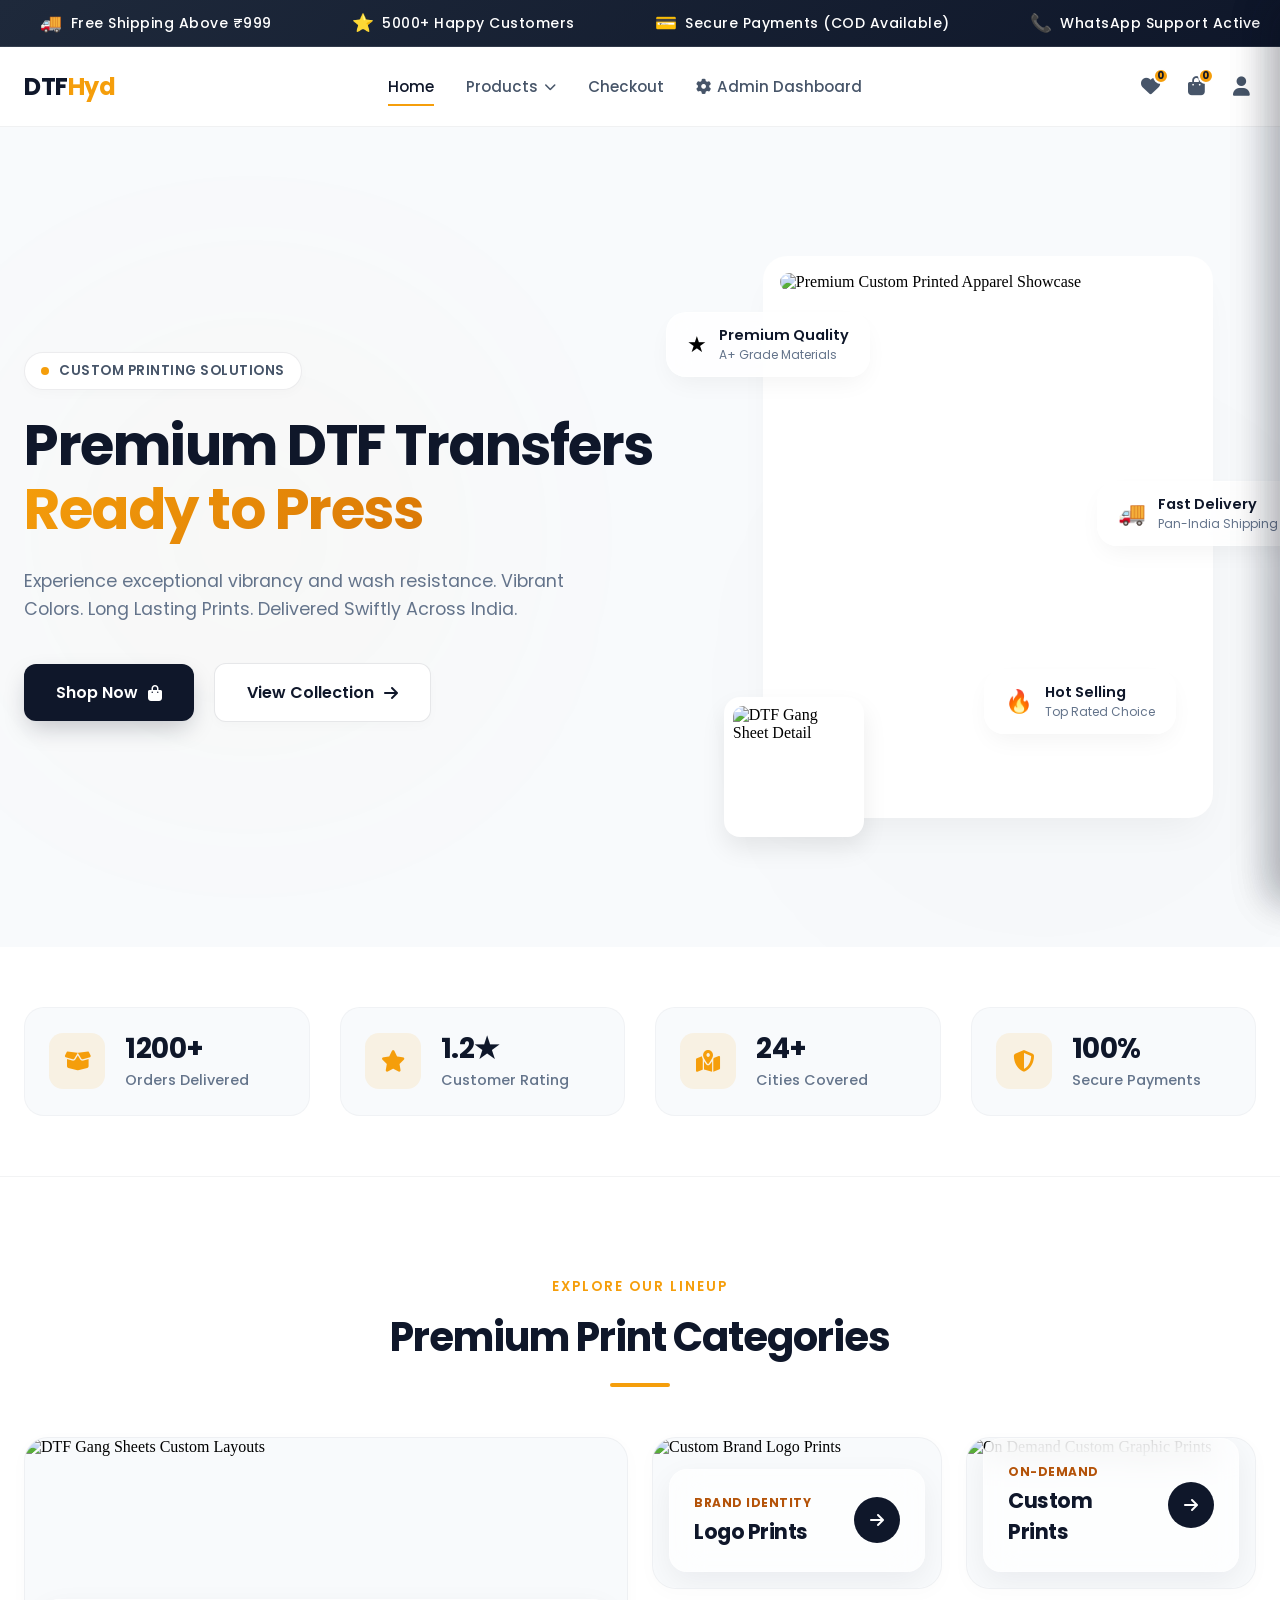
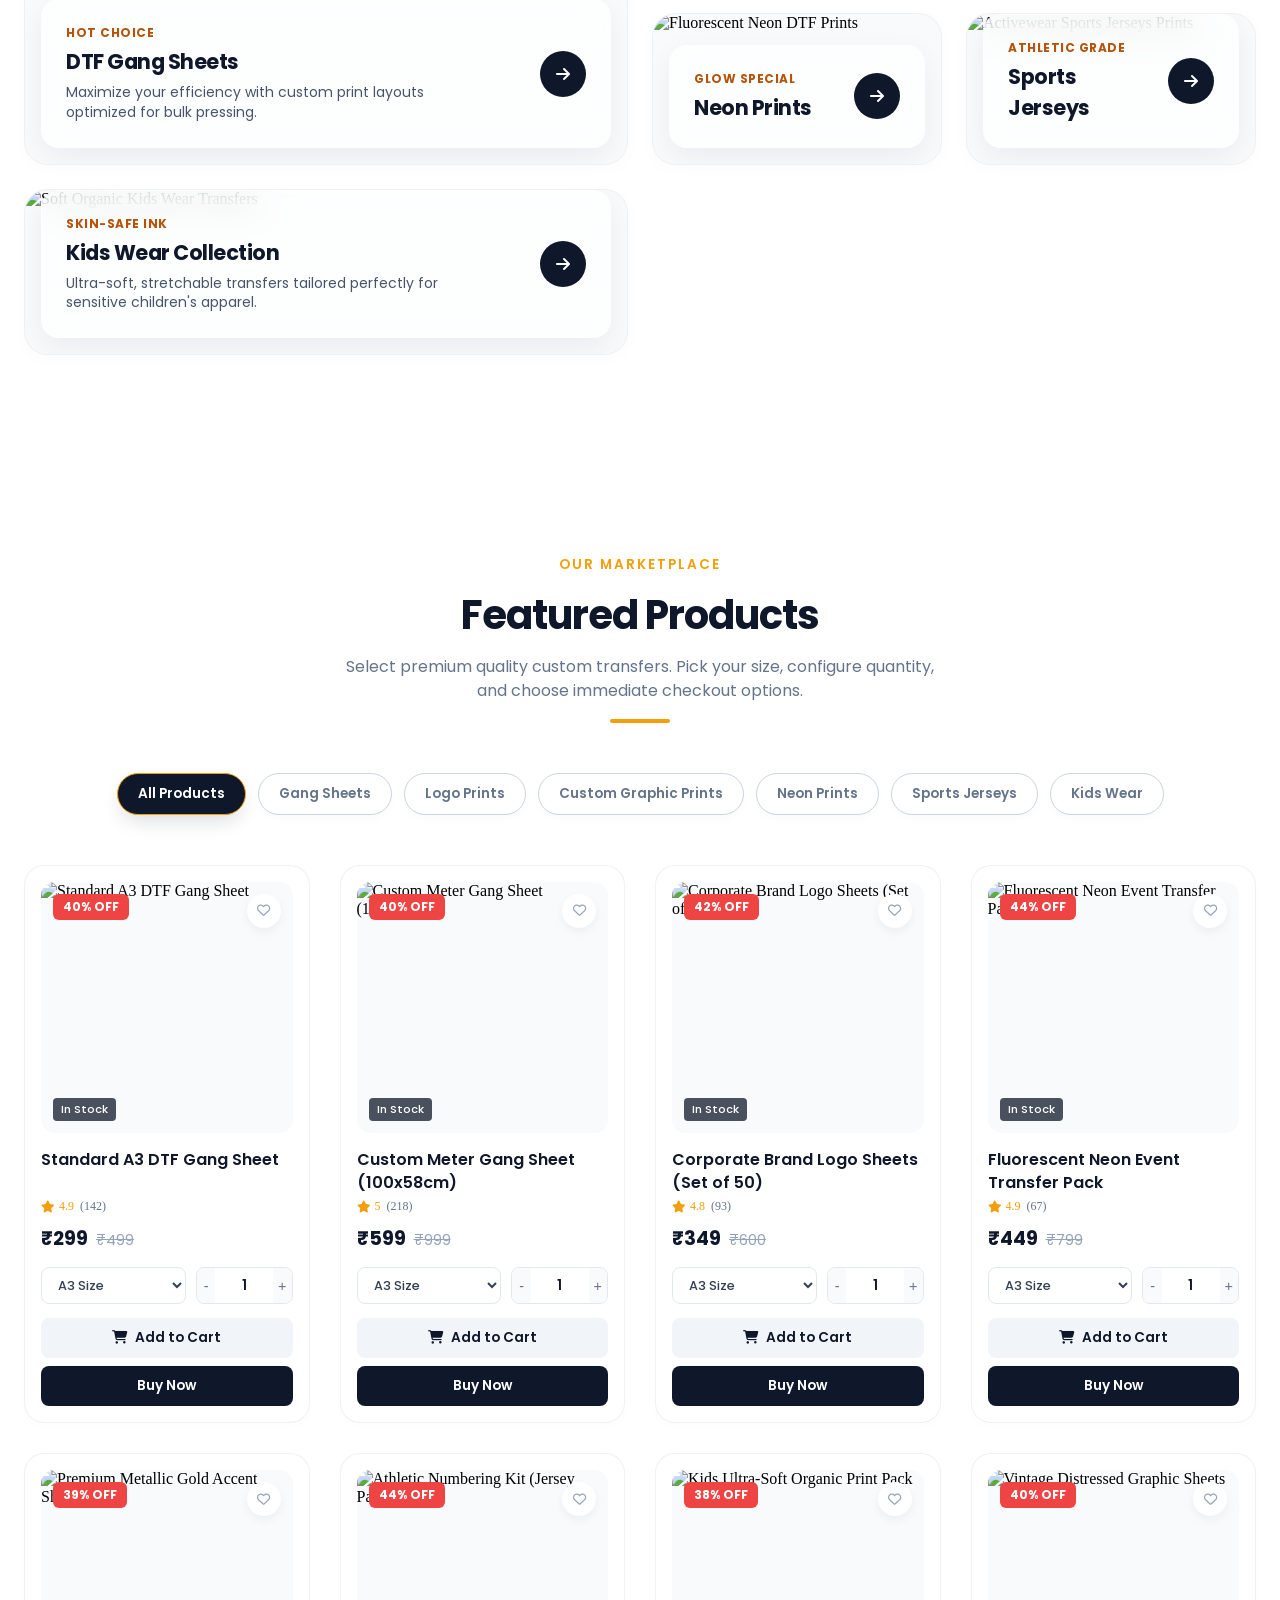
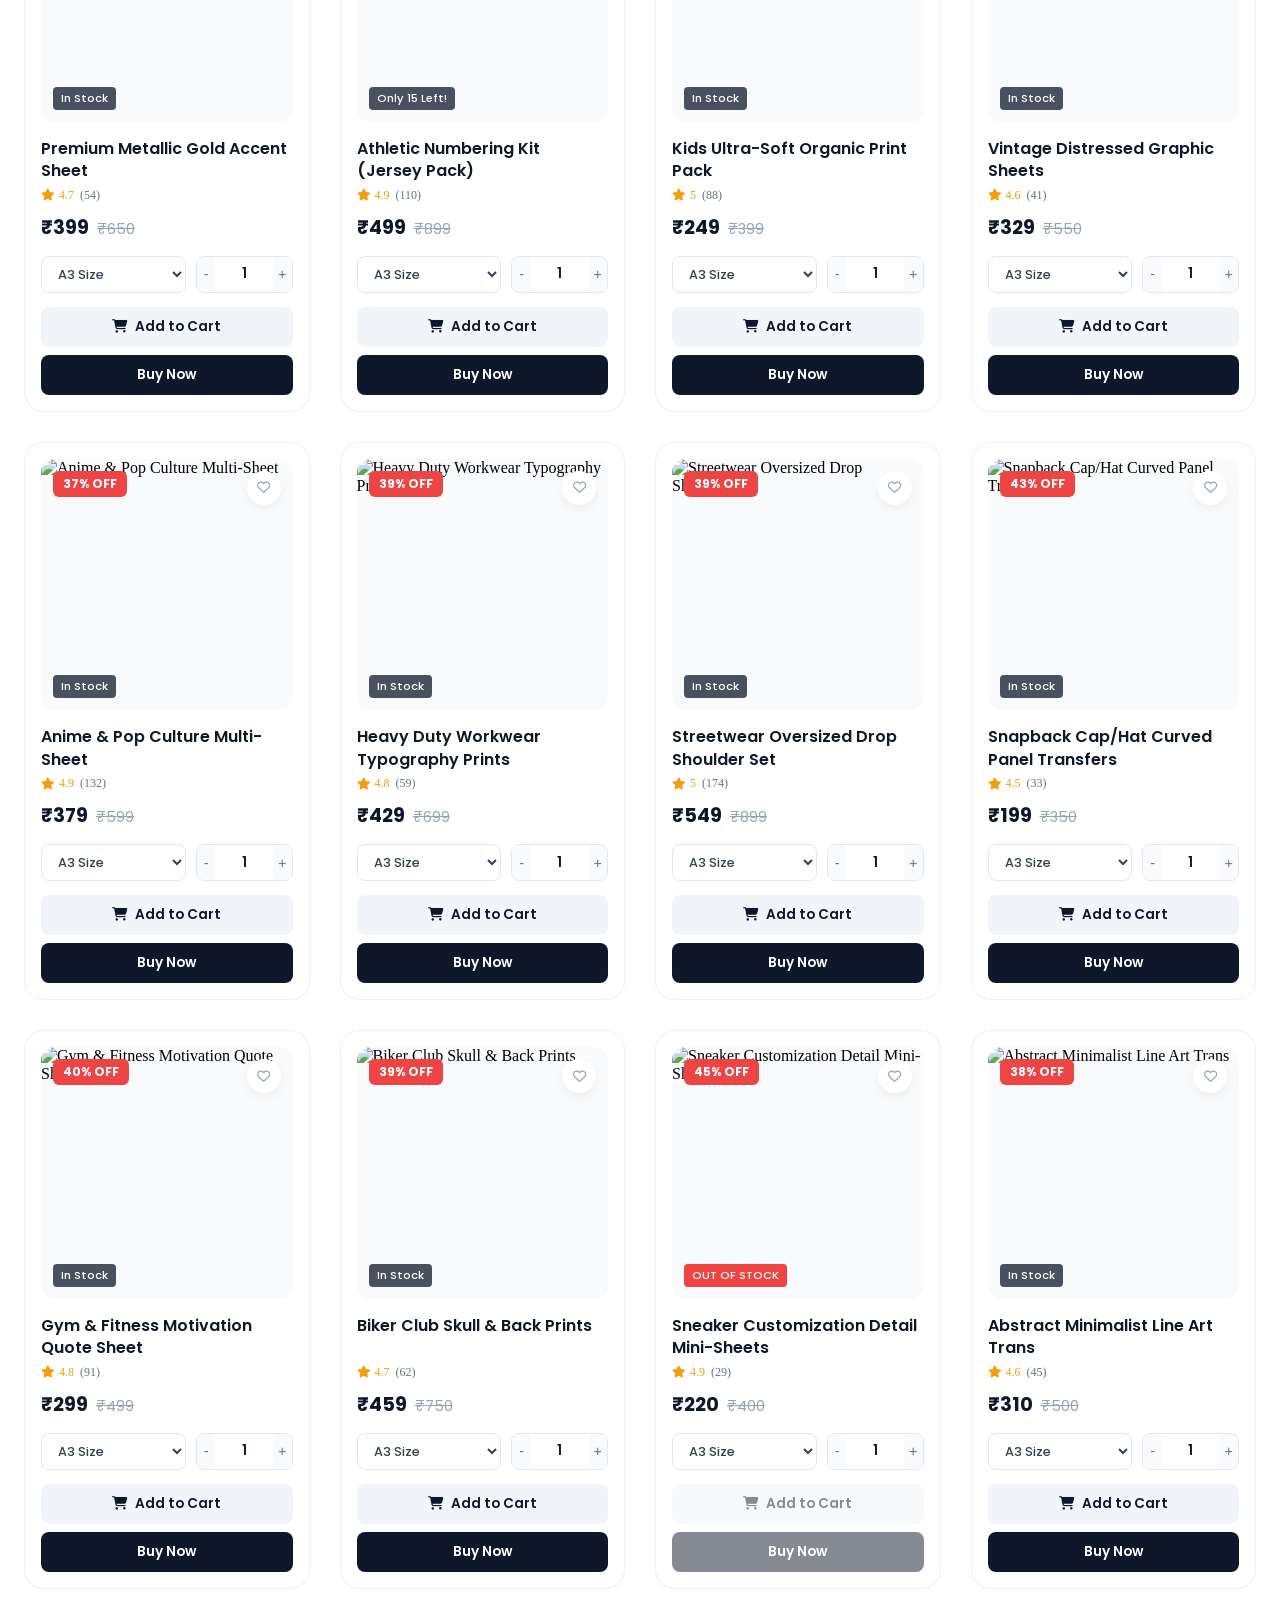
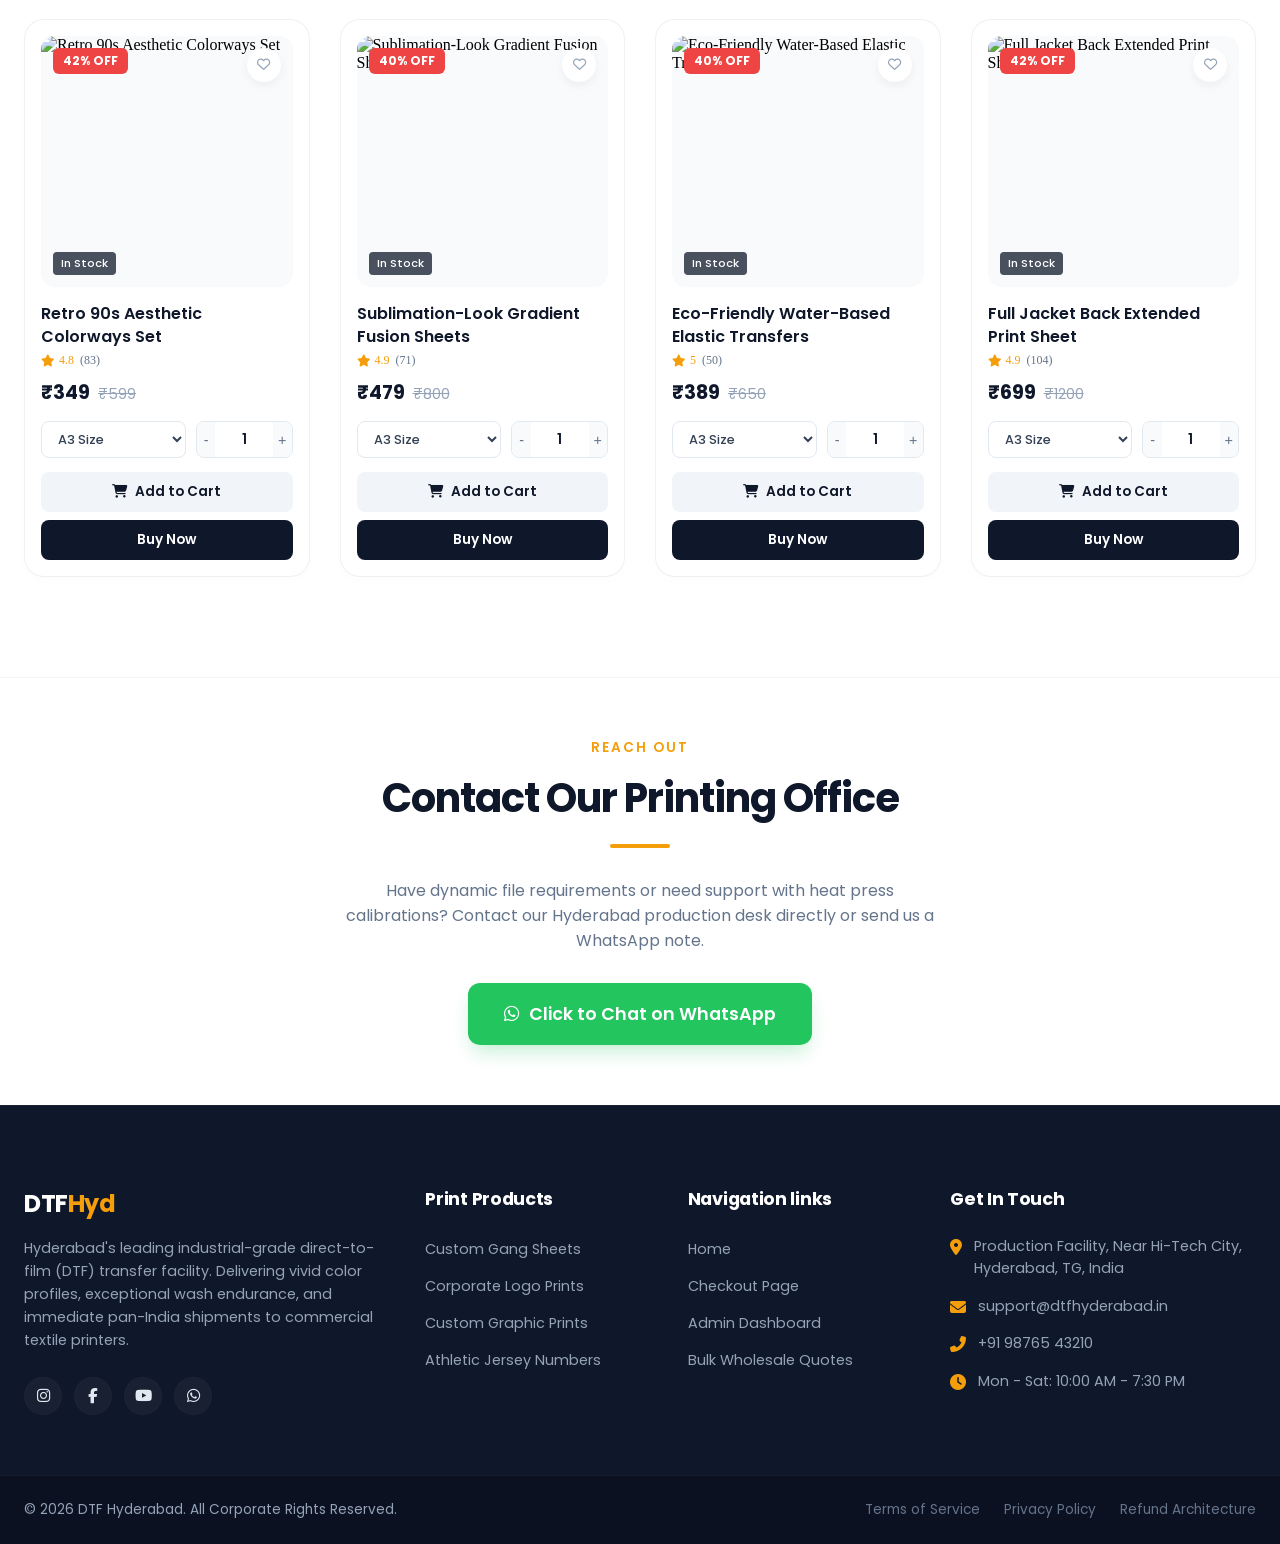
==== index.html @ d1362f5b "Initial commit: DTF Hyd website with admin guide" ====
<!DOCTYPE html>
<html lang="en">
<head>
    <meta charset="UTF-8">
    <meta name="viewport" content="width=device-width, initial-scale=1.0">
    <title>Premium DTF Transfers Landing Page | Hyderabad</title>
    
    <!-- External Fonts and Icons -->
    <link href="https://fonts.googleapis.com/css2?family=Poppins:wght@400;500;600;700&display=swap" rel="stylesheet">
    <link rel="stylesheet" href="https://cdnjs.cloudflare.com/ajax/libs/font-awesome/6.4.0/css/all.min.css">
    
    <!-- Modular Custom Stylesheets -->
    <link rel="stylesheet" href="css/style.css">
    <link rel="stylesheet" href="css/components.css">
    
    <!-- EmailJS Client SDK -->
    <script type="text/javascript" src="https://cdn.jsdelivr.net/npm/@emailjs/browser@3/dist/email.min.js"></script>
</head>
<body>

<!-- Announcement Bar -->
<div class="announcement-wrapper">
    <div class="announcement-container">
        <div class="announcement-track">
            <div class="announcement-item">
                <span class="announcement-icon">🚚</span>
                <span class="announcement-text">Free Shipping Above ₹999</span>
            </div>
            <div class="announcement-item">
                <span class="announcement-icon">⭐</span>
                <span class="announcement-text">5000+ Happy Customers</span>
            </div>
            <div class="announcement-item">
                <span class="announcement-icon">💳</span>
                <span class="announcement-text">Secure Payments (COD Available)</span>
            </div>
            <div class="announcement-item">
                <span class="announcement-icon">📞</span>
                <span class="announcement-text">WhatsApp Support Active</span>
            </div>

            <div class="announcement-item" aria-hidden="true">
                <span class="announcement-icon">🚚</span>
                <span class="announcement-text">Free Shipping Above ₹999</span>
            </div>
            <div class="announcement-item" aria-hidden="true">
                <span class="announcement-icon">⭐</span>
                <span class="announcement-text">5000+ Happy Customers</span>
            </div>
            <div class="announcement-item" aria-hidden="true">
                <span class="announcement-icon">💳</span>
                <span class="announcement-text">Secure Payments (COD Available)</span>
            </div>
            <div class="announcement-item" aria-hidden="true">
                <span class="announcement-icon">📞</span>
                <span class="announcement-text">WhatsApp Support Active</span>
            </div>
        </div>
    </div>
</div>

<!-- Premium Header -->
<header class="main-header">
    <div class="header-container">
        <!-- Brand Logo -->
        <a href="#" class="logo">
            DTF<span>Hyd</span>
        </a>

        <!-- Desktop Navigation Menu -->
        <nav class="desktop-nav">
            <ul class="nav-list">
                <li><a href="#" class="nav-link active">Home</a></li>
                
                <!-- Products Menu Item with Mega Menu Trigger -->
                <li class="has-mega-menu">
                    <a href="#" class="nav-link">Products <i class="fas fa-chevron-down nav-arrow"></i></a>
                    <!-- Mega Menu Dropdown -->
                    <div class="mega-menu">
                        <div class="mega-menu-grid">
                            <div class="mega-col">
                                <h3>Popular Transfers</h3>
                                <ul>
                                    <li><a href="#shop" onclick="window.App.filterCategory('gang_sheet')">DTF Gang Sheets</a></li>
                                    <li><a href="#shop" onclick="window.App.filterCategory('custom_prints')">Custom Graphic Prints</a></li>
                                    <li><a href="#shop" onclick="window.App.filterCategory('logo_prints')">Logo Prints</a></li>
                                    <li><a href="#shop" onclick="window.App.filterCategory('neon_prints')">Neon & Metallic Prints</a></li>
                                </ul>
                            </div>
                            <div class="mega-col">
                                <h3>Apparel Printing</h3>
                                <ul>
                                    <li><a href="#shop" onclick="window.App.filterCategory('sports_jerseys')">Sports Jerseys</a></li>
                                    <li><a href="#shop" onclick="window.App.filterCategory('kids_wear')">Kids Wear Collection</a></li>
                                </ul>
                            </div>
                            <div class="mega-col mega-featured">
                                <div class="featured-card">
                                    <h4>Online Store Checkout</h4>
                                    <p>Ready to purchase your gang sheets? Go straight to our secure billing portal.</p>
                                    <a href="checkout.html" class="featured-btn">Go to Checkout</a>
                                </div>
                            </div>
                        </div>
                    </div>
                </li>

                <li><a href="checkout.html" class="nav-link">Checkout</a></li>
                <li><a href="admin.html" class="nav-link"><i class="fas fa-cog"></i> Admin Dashboard</a></li>
            </ul>
        </nav>

        <!-- Header Action Icons Cluster -->
        <div class="header-actions">
            <button class="action-btn" aria-label="Wishlist">
                <i class="fas fa-heart"></i>
                <span class="badge">0</span>
            </button>
            <button class="action-btn cart-trigger" aria-label="Cart">
                <i class="fas fa-shopping-bag"></i>
                <span class="badge backend-cart-count">0</span>
            </button>
            <button class="action-btn" aria-label="User Account">
                <i class="fas fa-user"></i>
            </button>
            
            <!-- Mobile Menu Toggle Button -->
            <button class="mobile-menu-toggle" aria-label="Toggle Menu">
                <span class="bar"></span>
                <span class="bar"></span>
                <span class="bar"></span>
            </button>
        </div>
    </div>
</header>

<!-- Mobile Navigation Drawer Overlay -->
<div class="mobile-nav-overlay"></div>
<aside class="mobile-nav-drawer">
    <div class="mobile-drawer-header">
        <a href="#" class="logo">DTF<span>Hyd</span></a>
        <button class="close-drawer-btn"><i class="fas fa-times"></i></button>
    </div>
    <ul class="mobile-nav-links">
        <li><a href="#">Home</a></li>
        <li>
            <a href="#" class="mobile-accordion-toggle">Products <i class="fas fa-chevron-down"></i></a>
            <ul class="mobile-submenu">
                <li><a href="#shop" onclick="window.App.filterCategory('gang_sheet'); document.querySelector('.close-drawer-btn').click();">DTF Gang Sheets</a></li>
                <li><a href="#shop" onclick="window.App.filterCategory('custom_prints'); document.querySelector('.close-drawer-btn').click();">Custom Graphic Prints</a></li>
                <li><a href="#shop" onclick="window.App.filterCategory('logo_prints'); document.querySelector('.close-drawer-btn').click();">Logo Prints</a></li>
                <li><a href="#shop" onclick="window.App.filterCategory('sports_jerseys'); document.querySelector('.close-drawer-btn').click();">Sports Jerseys</a></li>
            </ul>
        </li>
        <li><a href="checkout.html">Checkout</a></li>
        <li><a href="admin.html"><i class="fas fa-cog"></i> Admin Dashboard</a></li>
    </ul>
</aside>

<!-- Hero Section -->
<section class="hero-section">
    <!-- Fluid background glow vectors -->
    <div class="hero-glow glow-1"></div>
    <div class="hero-glow glow-2"></div>

    <div class="hero-container">
        <!-- Left Column: Premium Pitch & Action -->
        <div class="hero-content">
            <div class="hero-tagline">
                <span class="pulse-dot"></span> Custom Printing Solutions
            </div>
            <h1 class="hero-title">
                Premium DTF Transfers <br>
                <span class="gradient-text">Ready to Press</span>
            </h1>
            <p class="hero-description">
                Experience exceptional vibrancy and wash resistance. Vibrant Colors. Long Lasting Prints. Delivered Swiftly Across India.
            </p>
            <div class="hero-actions-btns">
                <a href="#shop" class="btn btn-primary">
                    Shop Now <i class="fas fa-shopping-bag"></i>
                </a>
                <a href="#collections" class="btn btn-secondary">
                    View Collection <i class="fas fa-arrow-right"></i>
                </a>
            </div>
        </div>

        <!-- Right Column: Interactive Graphic Workspace & Floating Badges -->
        <div class="hero-visual-wrapper">
            <div class="main-image-frame">
                <!-- Main Showcase Product Graphic -->
                <img src="https://images.unsplash.com/photo-1521572267360-ee0c2909d518?q=80&width=600&auto=format&fit=crop" alt="Premium Custom Printed Apparel Showcase" class="hero-main-img">
                
                <!-- Floating Product Image Frame 2 -->
                <div class="floating-img-card frame-sub-1">
                    <img src="https://images.unsplash.com/photo-1562157873-818bc0726f68?q=80&width=200&auto=format&fit=crop" alt="DTF Gang Sheet Detail">
                </div>
            </div>

            <!-- Micro-Badges Engine -->
            <div class="hero-badge badge-quality float-anim-1">
                <span class="badge-icon">★</span>
                <div class="badge-info">
                    <h4>Premium Quality</h4>
                    <p>A+ Grade Materials</p>
                </div>
            </div>

            <div class="hero-badge badge-delivery float-anim-2">
                <span class="badge-icon">🚚</span>
                <div class="badge-info">
                    <h4>Fast Delivery</h4>
                    <p>Pan-India Shipping</p>
                </div>
            </div>

            <div class="hero-badge badge-hot float-anim-3">
                <span class="badge-icon">🔥</span>
                <div class="badge-info">
                    <h4>Hot Selling</h4>
                    <p>Top Rated Choice</p>
                </div>
            </div>
        </div>
    </div>
</section>

<!-- Trust Section -->
<section class="trust-section">
    <div class="trust-container">
        <!-- Trust Metric Card 1 -->
        <div class="trust-card">
            <div class="trust-icon-wrapper">
                <i class="fas fa-box-open"></i>
            </div>
            <div class="trust-meta">
                <h2 class="trust-counter" data-target="5000">5000+</h2>
                <p class="trust-label">Orders Delivered</p>
            </div>
        </div>

        <!-- Trust Metric Card 2 -->
        <div class="trust-card">
            <div class="trust-icon-wrapper">
                <i class="fas fa-star"></i>
            </div>
            <div class="trust-meta">
                <h2 class="trust-counter" data-target="4.9">4.9★</h2>
                <p class="trust-label">Customer Rating</p>
            </div>
        </div>

        <!-- Trust Metric Card 3 -->
        <div class="trust-card">
            <div class="trust-icon-wrapper">
                <i class="fas fa-map-marked-alt"></i>
            </div>
            <div class="trust-meta">
                <h2 class="trust-counter" data-target="100">100+</h2>
                <p class="trust-label">Cities Covered</p>
            </div>
        </div>

        <!-- Trust Metric Card 4 -->
        <div class="trust-card">
            <div class="trust-icon-wrapper">
                <i class="fas fa-shield-alt"></i>
            </div>
            <div class="trust-meta">
                <h2 class="trust-counter">100%</h2>
                <p class="trust-label">Secure Payments</p>
            </div>
        </div>
    </div>
</section>

<!-- Categories Grid Section -->
<section class="categories-section" id="collections">
    <div class="section-header">
        <span class="section-subtitle">Explore Our Lineup</span>
        <h2 class="section-title">Premium Print Categories</h2>
        <div class="header-line"></div>
    </div>

    <div class="categories-grid">
        <div class="category-card card-large">
            <div class="category-img-wrapper">
                <img src="https://images.unsplash.com/photo-1618005182384-a83a8bd57fbe?q=80&width=800&auto=format&fit=crop" alt="DTF Gang Sheets Custom Layouts" class="category-img">
            </div>
            <div class="category-glass-panel">
                <div class="category-info">
                    <span class="item-count">Hot Choice</span>
                    <h3>DTF Gang Sheets</h3>
                    <p>Maximize your efficiency with custom print layouts optimized for bulk pressing.</p>
                </div>
                <a href="#shop" class="category-arrow-btn" aria-label="Shop DTF Gang Sheets" onclick="event.preventDefault(); window.App.filterCategory('gang_sheet')">
                    <i class="fas fa-arrow-right"></i>
                </a>
            </div>
        </div>

        <div class="category-card">
            <div class="category-img-wrapper">
                <img src="https://images.unsplash.com/photo-1531403009284-440f080d1e12?q=80&width=500&auto=format&fit=crop" alt="Custom Brand Logo Prints" class="category-img">
            </div>
            <div class="category-glass-panel">
                <div class="category-info">
                    <span class="item-count">Brand Identity</span>
                    <h3>Logo Prints</h3>
                </div>
                <a href="#shop" class="category-arrow-btn" aria-label="Shop Logo Prints" onclick="event.preventDefault(); window.App.filterCategory('logo_prints')">
                    <i class="fas fa-arrow-right"></i>
                </a>
            </div>
        </div>

        <div class="category-card">
            <div class="category-img-wrapper">
                <img src="https://images.unsplash.com/photo-1513346033051-5b651127b04a?q=80&width=500&auto=format&fit=crop" alt="On Demand Custom Graphic Prints" class="category-img">
            </div>
            <div class="category-glass-panel">
                <div class="category-info">
                    <span class="item-count">On-Demand</span>
                    <h3>Custom Prints</h3>
                </div>
                <a href="#shop" class="category-arrow-btn" aria-label="Shop Custom Prints" onclick="event.preventDefault(); window.App.filterCategory('custom_prints')">
                    <i class="fas fa-arrow-right"></i>
                </a>
            </div>
        </div>

        <div class="category-card">
            <div class="category-img-wrapper">
                <img src="https://images.unsplash.com/photo-1563245372-f21724e3856d?q=80&width=500&auto=format&fit=crop" alt="Fluorescent Neon DTF Prints" class="category-img">
            </div>
            <div class="category-glass-panel">
                <div class="category-info">
                    <span class="item-count">Glow Special</span>
                    <h3>Neon Prints</h3>
                </div>
                <a href="#shop" class="category-arrow-btn" aria-label="Shop Neon Prints" onclick="event.preventDefault(); window.App.filterCategory('neon_prints')">
                    <i class="fas fa-arrow-right"></i>
                </a>
            </div>
        </div>

        <div class="category-card">
            <div class="category-img-wrapper">
                <img src="https://images.unsplash.com/photo-1578269174936-2709b6aeb913?q=80&width=500&auto=format&fit=crop" alt="Activewear Sports Jerseys Prints" class="category-img">
            </div>
            <div class="category-glass-panel">
                <div class="category-info">
                    <span class="item-count">Athletic Grade</span>
                    <h3>Sports Jerseys</h3>
                </div>
                <a href="#shop" class="category-arrow-btn" aria-label="Shop Sports Jerseys" onclick="event.preventDefault(); window.App.filterCategory('sports_jerseys')">
                    <i class="fas fa-arrow-right"></i>
                </a>
            </div>
        </div>

        <div class="category-card card-wide">
            <div class="category-img-wrapper">
                <img src="https://images.unsplash.com/photo-1622290291468-a28f7a7dc6a8?q=80&width=800&auto=format&fit=crop" alt="Soft Organic Kids Wear Transfers" class="category-img">
            </div>
            <div class="category-glass-panel">
                <div class="category-info">
                    <span class="item-count">Skin-Safe Ink</span>
                    <h3>Kids Wear Collection</h3>
                    <p>Ultra-soft, stretchable transfers tailored perfectly for sensitive children's apparel.</p>
                </div>
                <a href="#shop" class="category-arrow-btn" aria-label="Shop Kids Wear Collection" onclick="event.preventDefault(); window.App.filterCategory('kids_wear')">
                    <i class="fas fa-arrow-right"></i>
                </a>
            </div>
        </div>
    </div>
</section>

<!-- Shop Marketplace Products Section -->
<section class="products-section" id="shop">
    <div class="section-header">
        <span class="section-subtitle">Our Marketplace</span>
        <h2 class="section-title">Featured Products</h2>
        <p class="section-desc">Select premium quality custom transfers. Pick your size, configure quantity, and choose immediate checkout options.</p>
        <div class="header-line"></div>
    </div>

    <!-- Category Filter Bar -->
    <div class="category-filter-bar" id="category-filter-bar">
        <button class="filter-btn active" data-category="all" onclick="window.App.filterCategory('all', this)">All Products</button>
        <button class="filter-btn" data-category="gang_sheet" onclick="window.App.filterCategory('gang_sheet', this)">Gang Sheets</button>
        <button class="filter-btn" data-category="logo_prints" onclick="window.App.filterCategory('logo_prints', this)">Logo Prints</button>
        <button class="filter-btn" data-category="custom_prints" onclick="window.App.filterCategory('custom_prints', this)">Custom Graphic Prints</button>
        <button class="filter-btn" data-category="neon_prints" onclick="window.App.filterCategory('neon_prints', this)">Neon Prints</button>
        <button class="filter-btn" data-category="sports_jerseys" onclick="window.App.filterCategory('sports_jerseys', this)">Sports Jerseys</button>
        <button class="filter-btn" data-category="kids_wear" onclick="window.App.filterCategory('kids_wear', this)">Kids Wear</button>
    </div>

    <!-- Product Cards Container Rendered Dynamically -->
    <div class="products-grid" id="featured-products-container">
        <!-- JS App.js will fill this container dynamically -->
    </div>
</section>

<!-- Contact Address Section -->
<section id="contact" style="padding: 60px 24px; background: #ffffff; text-align: center; border-top: 1px solid #f1f5f9;">
    <div class="section-header" style="margin-bottom: 30px;">
        <span class="section-subtitle">Reach Out</span>
        <h2 class="section-title">Contact Our Printing Office</h2>
        <div class="header-line"></div>
    </div>
    <p style="font-family: var(--font-main); color: #64748b; font-size: 1rem; max-width: 600px; margin: 0 auto 30px auto;">
        Have dynamic file requirements or need support with heat press calibrations? Contact our Hyderabad production desk directly or send us a WhatsApp note.
    </p>
    <a href="https://wa.me/919876543210" target="_blank" class="btn btn-primary" style="background-color: #22c55e; border-color: #22c55e; font-size: 1.1rem; padding: 18px 36px; box-shadow: 0 10px 20px -5px rgba(34, 197, 94, 0.3);">
        <i class="fab fa-whatsapp"></i> Click to Chat on WhatsApp
    </a>
</section>

<!-- Premium Footer -->
<footer class="premium-footer">
    <div class="footer-container">
        <div class="footer-col brand-col">
            <a href="#" class="logo footer-logo">DTF<span>Hyd</span></a>
            <p class="brand-pitch">Hyderabad's leading industrial-grade direct-to-film (DTF) transfer facility. Delivering vivid color profiles, exceptional wash endurance, and immediate pan-India shipments to commercial textile printers.</p>
            <div class="social-icon-links">
                <a href="#" aria-label="Follow us on Instagram"><i class="fab fa-instagram"></i></a>
                <a href="#" aria-label="Connect on Facebook"><i class="fab fa-facebook-f"></i></a>
                <a href="#" aria-label="Watch print guides on YouTube"><i class="fab fa-youtube"></i></a>
                <a href="#" aria-label="Message our print team on WhatsApp"><i class="fab fa-whatsapp"></i></a>
            </div>
        </div>

        <div class="footer-col">
            <h3>Print Products</h3>
            <ul class="footer-links-list">
                <li><a href="#shop" onclick="window.App.filterCategory('gang_sheet')">Custom Gang Sheets</a></li>
                <li><a href="#shop" onclick="window.App.filterCategory('logo_prints')">Corporate Logo Prints</a></li>
                <li><a href="#shop" onclick="window.App.filterCategory('custom_prints')">Custom Graphic Prints</a></li>
                <li><a href="#shop" onclick="window.App.filterCategory('sports_jerseys')">Athletic Jersey Numbers</a></li>
            </ul>
        </div>

        <div class="footer-col">
            <h3>Navigation links</h3>
            <ul class="footer-links-list">
                <li><a href="#">Home</a></li>
                <li><a href="checkout.html">Checkout Page</a></li>
                <li><a href="admin.html">Admin Dashboard</a></li>
                <li><a href="https://wa.me/919876543210?text=Hi%20DTF%20Hyderabad%2C%20I%20would%20like%20to%20request%20a%20Bulk%20Quote%20for%20custom%20DTF%20transfers.">Bulk Wholesale Quotes</a></li>
            </ul>
        </div>

        <div class="footer-col contact-col">
            <h3>Get In Touch</h3>
            <ul class="footer-contact-info">
                <li>
                    <i class="fas fa-map-marker-alt"></i>
                    <span>Production Facility, Near Hi-Tech City, Hyderabad, TG, India</span>
                </li>
                <li>
                    <i class="fas fa-envelope"></i>
                    <span>support@dtfhyderabad.in</span>
                </li>
                <li>
                    <i class="fas fa-phone-alt"></i>
                    <span>+91 98765 43210</span>
                </li>
                <li>
                    <i class="fas fa-clock"></i>
                    <span>Mon - Sat: 10:00 AM - 7:30 PM</span>
                </li>
            </ul>
        </div>
    </div>

    <div class="footer-bottom-strip">
        <div class="footer-strip-container">
            <p>&copy; 2026 DTF Hyderabad. All Corporate Rights Reserved.</p>
            <div class="legal-links">
                <a href="#">Terms of Service</a>
                <a href="#">Privacy Policy</a>
                <a href="#">Refund Architecture</a>
            </div>
        </div>
    </div>
</footer>

<!-- Persistent Mobile Conversion Sticky Dock -->
<div class="conversion-sticky-dock">
    <div class="dock-container">
        <a href="#shop" class="dock-item">
            <i class="fas fa-th-large"></i>
            <span>Browse Shop</span>
        </a>
        
        <a href="#cart" class="dock-item cart-trigger">
            <div class="backend-cart-count badge" style="position: absolute; top: 12px; right: 55%; background: var(--accent-color); color: var(--primary-color); border: 2px solid #fff; border-radius: 50%; font-size: 0.6rem; min-width: 16px; height: 16px; display: flex; align-items: center; justify-content: center; font-weight: 700;">0</div>
            <i class="fas fa-shopping-bag"></i>
            <span>My Cart</span>
        </a>

        <!-- Adjusted Bulk Quote WhatsApp redirect link directly in dock -->
        <a href="https://wa.me/919876543210?text=Hi%20DTF%20Hyderabad%2C%20I%20would%20like%20to%20request%20a%20Bulk%20Quote%20for%20custom%20DTF%20transfers." target="_blank" rel="noopener" class="dock-item dock-cta-center">
            <div class="cta-pulse-ring"></div>
            <i class="fab fa-whatsapp"></i>
            <span>Bulk Quote</span>
        </a>

        <a href="https://wa.me/919876543210" target="_blank" rel="noopener" class="dock-item whatsapp-dock-item">
            <i class="fab fa-whatsapp"></i>
            <span>WhatsApp Help</span>
        </a>
    </div>
</div>

<!-- ============================================================= -->
<!-- E-COMMERCE UI CONTAINERS & DRAWERS -->
<!-- ============================================================= -->

<!-- Shopping Cart Side Drawer -->
<div class="drawer-overlay" id="cart-overlay"></div>
<aside class="cart-drawer" id="cart-drawer">
    <div class="drawer-header">
        <h2><i class="fas fa-shopping-bag"></i> Shopping Cart</h2>
        <button class="close-drawer" id="close-cart"><i class="fas fa-times"></i></button>
    </div>
    
    <div class="drawer-items" id="cart-drawer-items">
        <!-- Rendered dynamically via js/app.js -->
    </div>
    
    <div class="drawer-footer" id="cart-drawer-footer" style="display: none;">
        <!-- Wholesale alert block -->
        <div class="wholesale-indicator" id="cart-wholesale-alert" style="display: none;"></div>
        
        <div class="summary-row">
            <span>Cart Subtotal</span>
            <span id="cart-subtotal-val">₹0</span>
        </div>
        <div class="summary-row">
            <span>GST Tax (18%)</span>
            <span id="cart-tax-val">₹0</span>
        </div>
        <div class="summary-row">
            <span>Shipping Charge</span>
            <span id="cart-shipping-val">₹0</span>
        </div>
        <div class="summary-row total-row">
            <span>Grand Total</span>
            <span id="cart-total-val">₹0</span>
        </div>
        <button class="btn-drawer-checkout">Proceed to Checkout <i class="fas fa-arrow-right"></i></button>
    </div>
</aside>

<!-- Wishlist Side Drawer -->
<div class="drawer-overlay" id="wishlist-overlay"></div>
<aside class="wishlist-drawer" id="wishlist-drawer">
    <div class="drawer-header">
        <h2><i class="fas fa-heart"></i> My Wishlist</h2>
        <button class="close-drawer" id="close-wishlist"><i class="fas fa-times"></i></button>
    </div>
    <div class="drawer-items" id="wishlist-drawer-items">
        <!-- Rendered dynamically via js/app.js -->
    </div>
</aside>

<!-- User Account Auth Modal -->
<div class="modal-overlay" id="auth-modal">
    <div class="modal-container" id="auth-modal-container">
        <!-- Content toggled dynamically via js/app.js -->
    </div>
</div>

<!-- Shipping & Checkout Modal -->
<div class="modal-overlay" id="checkout-modal">
    <div class="modal-container" id="checkout-modal-container" style="max-width: 750px;">
        <!-- Checkout Form & Receipt structures rendered dynamically via js/app.js -->
    </div>
</div>

<!-- Toast Alerts Overlay Container -->
<div class="toast-container" id="toast-container"></div>

<!-- ============================================================= -->
<!-- APPLICATION SCRIPTS -->
<!-- ============================================================= -->
<script>
    // Header Sticky and Countup Telemetry Animation Logic
    document.addEventListener('DOMContentLoaded', () => {
        // Mobile Navigation toggle
        const toggleBtn = document.querySelector('.mobile-menu-toggle');
        const closeBtn = document.querySelector('.close-drawer-btn');
        const overlay = document.querySelector('.mobile-nav-overlay');
        const drawer = document.querySelector('.mobile-nav-drawer');
        const accordionToggle = document.querySelector('.mobile-accordion-toggle');
        const mobileSubmenu = document.querySelector('.mobile-submenu');

        if (toggleBtn) {
            toggleBtn.addEventListener('click', () => {
                drawer.classList.add('active');
                overlay.classList.add('active');
            });
        }

        const closeDrawer = () => {
            drawer.classList.remove('active');
            overlay.classList.remove('active');
        };
        
        if (closeBtn) closeBtn.addEventListener('click', closeDrawer);
        if (overlay) overlay.addEventListener('click', closeDrawer);

        if (accordionToggle) {
            accordionToggle.addEventListener('click', (e) => {
                e.preventDefault();
                const icon = accordionToggle.querySelector('i');
                if (mobileSubmenu.style.display === "block") {
                    mobileSubmenu.style.display = "none";
                    icon.style.transform = "rotate(0deg)";
                } else {
                    mobileSubmenu.style.display = "block";
                    icon.style.transform = "rotate(180deg)";
                }
            });
        }

        // Count up numeric stats
        const counters = document.querySelectorAll('.trust-counter[data-target]');
        const countUp = (entry) => {
            const target = parseFloat(entry.dataset.target);
            const isDecimal = entry.dataset.target.includes('.');
            let count = 0;
            const duration = 2000;
            const increment = target / (duration / 16);

            const updateCount = () => {
                count += increment;
                if (count < target) {
                    entry.innerText = isDecimal ? `${count.toFixed(1)}★` : `${Math.floor(count)}+`;
                    requestAnimationFrame(updateCount);
                } else {
                    entry.innerText = isDecimal ? `${target}★` : `${target}+`;
                }
            };
            updateCount();
        };

        const observer = new IntersectionObserver((entries) => {
            entries.forEach(entry => {
                if (entry.isIntersecting) {
                    countUp(entry.target);
                    observer.unobserve(entry.target);
                }
            });
        }, { threshold: 0.5 });

        counters.forEach(counter => observer.observe(counter));
    });
</script>

<!-- External Payment API & Store Logic Modules -->
<script src="https://checkout.razorpay.com/v1/checkout.js"></script>
<script src="js/config.js"></script>
<script src="js/store.js"></script>
<script src="js/checkout.js"></script>
<script src="js/app.js"></script>

</body>
</html>
---- css/style.css ----
/* --- Global Variables (To be reused across all parts) --- */
:root {
    --primary-color: #0f172a; /* Deep Slate / Premium Dark */
    --accent-color: #f59e0b;  /* Premium Gold/Amber */
    --text-light: #ffffff;
    --font-main: 'Poppins', sans-serif;
    --blur-glass: blur(12px);
    --border-glass: rgba(255, 255, 255, 0.1);
}

/* --- Announcement Bar Styles --- */
.announcement-wrapper {
    width: 100%;
    background: linear-gradient(135deg, #1e293b, #0f172a);
    border-bottom: 1px solid var(--border-glass);
    overflow: hidden;
    position: relative;
    z-index: 1000;
}

.announcement-container {
    max-width: 1400px;
    margin: 0 auto;
    padding: 10px 0;
    display: flex;
    align-items: center;
}

/* Infinite Sliding Track */
.announcement-track {
    display: flex;
    width: max-content;
    animation: slide-left 25s linear infinite;
}

/* Individual Items */
.announcement-item {
    display: flex;
    align-items: center;
    gap: 8px;
    padding: 0 40px; /* Spacing between distinct announcements */
    color: var(--text-light);
    font-family: var(--font-main);
    font-size: 0.875rem;
    font-weight: 500;
    letter-spacing: 0.5px;
    white-space: nowrap;
}

.announcement-icon {
    font-size: 1.1rem;
    display: inline-flex;
    align-items: center;
    justify-content: center;
}

/* Pause animation on hover for user accessibility */
.announcement-wrapper:hover .announcement-track {
    animation-play-state: paused;
}

/* Keyframe for seamless infinite loop */
@keyframes slide-left {
    0% {
        transform: translate3d(0, 0, 0);
    }
    100% {
        transform: translate3d(-50%, 0, 0); /* Moves exactly half the width of the duplicated items */
    }
}

/* Responsive adjustments */
@media (max-width: 768px) {
    .announcement-item {
        padding: 0 25px;
        font-size: 0.8rem;
    }
    .announcement-track {
        animation-duration: 18s; /* Slightly faster on smaller screens to keep engagement */
    }
}
       /* Reset styles for testing */
        * {
            margin: 0;
            padding: 0;
            box-sizing: border-box;
        }

        @keyframes slide-left {
            0% { transform: translate3d(0, 0, 0); }
            100% { transform: translate3d(-50%, 0, 0); }
        }

        @media (max-width: 768px) {
            .announcement-item {
                padding: 0 25px;
                font-size: 0.8rem;
            }
            .announcement-track {
                animation-duration: 18s;
            }
        }
/* --- Header System Variables --- */
:root {
    --header-height: 80px;
    --transition-smooth: all 0.3s cubic-bezier(0.4, 0, 0.2, 1);
    --shadow-premium: 0 10px 30px -10px rgba(0, 0, 0, 0.08);
}

/* --- Header Core Styles --- */
.main-header {
    width: 100%;
    height: var(--header-height);
    background: rgba(255, 255, 255, 0.75);
    backdrop-filter: var(--blur-glass);
    -webkit-backdrop-filter: var(--blur-glass);
    border-bottom: 1px solid rgba(15, 23, 42, 0.06);
    position: sticky;
    top: 0;
    left: 0;
    z-index: 999;
    transition: var(--transition-smooth);
}

.header-container {
    max-width: 1400px;
    height: 100%;
    margin: 0 auto;
    padding: 0 24px;
    display: flex;
    align-items: center;
    justify-content: space-between;
}

/* Logo Design */
.logo {
    font-family: var(--font-main);
    font-size: 1.5rem;
    font-weight: 700;
    color: var(--primary-color);
    text-decoration: none;
    letter-spacing: -0.5px;
}
.logo span {
    color: var(--accent-color);
}

/* --- Desktop Nav Links --- */
.desktop-nav {
    height: 100%;
}
.nav-list {
    display: flex;
    align-items: center;
    height: 100%;
    list-style: none;
    gap: 32px;
}
.nav-link {
    font-family: var(--font-main);
    font-size: 0.95rem;
    font-weight: 500;
    color: #475569;
    text-decoration: none;
    display: flex;
    align-items: center;
    gap: 6px;
    padding: 8px 0;
    position: relative;
    transition: var(--transition-smooth);
}
.nav-link:hover, .nav-link.active {
    color: var(--primary-color);
}
.nav-link::after {
    content: '';
    position: absolute;
    bottom: 0;
    left: 0;
    width: 0;
    height: 2px;
    background-color: var(--accent-color);
    transition: var(--transition-smooth);
}
.nav-link:hover::after, .nav-link.active::after {
    width: 100%;
}
.nav-arrow {
    font-size: 0.75rem;
    transition: var(--transition-smooth);
}
.has-mega-menu:hover .nav-arrow {
    transform: rotate(180deg);
}

/* --- Mega Menu Engine --- */
.has-mega-menu {
    position: static; /* Required for full width landing mega menu */
}
.mega-menu {
    position: absolute;
    top: var(--header-height);
    left: 0;
    width: 100%;
    background: #ffffff;
    box-shadow: var(--shadow-premium);
    border-bottom: 3px solid var(--accent-color);
    padding: 40px 0;
    opacity: 0;
    visibility: hidden;
    transform: translateY(10px);
    transition: var(--transition-smooth);
    z-index: 998;
}
.has-mega-menu:hover .mega-menu {
    opacity: 1;
    visibility: visible;
    transform: translateY(0);
}
.mega-menu-grid {
    max-width: 1200px;
    margin: 0 auto;
    padding: 0 24px;
    display: grid;
    grid-template-columns: repeat(3, 1fr);
    gap: 40px;
}
.mega-col h3 {
    font-family: var(--font-main);
    font-size: 0.9rem;
    text-transform: uppercase;
    letter-spacing: 1px;
    color: #94a3b8;
    margin-bottom: 16px;
}
.mega-col ul {
    list-style: none;
}
.mega-col ul li a {
    font-family: var(--font-main);
    font-size: 0.95rem;
    color: #334155;
    text-decoration: none;
    display: block;
    padding: 8px 0;
    transition: var(--transition-smooth);
}
.mega-col ul li a:hover {
    color: var(--accent-color);
    padding-left: 6px;
}
.mega-featured {
    background: #f8fafc;
    padding: 24px;
    border-radius: 12px;
}
.featured-card h4 {
    font-family: var(--font-main);
    font-size: 1.1rem;
    color: var(--primary-color);
    margin-bottom: 8px;
}
.featured-card p {
    font-family: var(--font-main);
    font-size: 0.875rem;
    color: #64748b;
    margin-bottom: 16px;
    line-height: 1.5;
}
.featured-btn {
    display: inline-block;
    padding: 8px 16px;
    background: var(--primary-color);
    color: #ffffff;
    text-decoration: none;
    font-family: var(--font-main);
    font-size: 0.85rem;
    font-weight: 500;
    border-radius: 6px;
    transition: var(--transition-smooth);
}
.featured-btn:hover {
    background: var(--accent-color);
}

/* --- Action Cluster & Badges --- */
.header-actions {
    display: flex;
    align-items: center;
    gap: 16px;
}
.action-btn {
    background: none;
    border: none;
    font-size: 1.2rem;
    color: #475569;
    cursor: pointer;
    position: relative;
    padding: 6px;
    transition: var(--transition-smooth);
}
.action-btn:hover {
    color: var(--primary-color);
}
.action-btn .badge {
    position: absolute;
    top: -2px;
    right: -2.5px;
    background: var(--accent-color);
    color: var(--primary-color);
    font-family: var(--font-main);
    font-size: 0.65rem;
    font-weight: 700;
    min-width: 16px;
    height: 16px;
    border-radius: 50%;
    display: flex;
    align-items: center;
    justify-content: center;
    border: 2px solid #ffffff;
}

/* --- Responsive & Mobile Trigger System --- */
.mobile-menu-toggle {
    display: none;
    flex-direction: column;
    justify-content: space-between;
    width: 24px;
    height: 18px;
    background: transparent;
    border: none;
    cursor: pointer;
}
.mobile-menu-toggle .bar {
    width: 100%;
    height: 2px;
    background-color: var(--primary-color);
    border-radius: 2px;
    transition: var(--transition-smooth);
}

/* Mobile Drawers Structure */
.mobile-nav-overlay {
    position: fixed;
    top: 0;
    left: 0;
    width: 100%;
    height: 100vh;
    background: rgba(15, 23, 42, 0.4);
    backdrop-filter: blur(4px);
    z-index: 9998;
    opacity: 0;
    visibility: hidden;
    transition: var(--transition-smooth);
}
.mobile-nav-drawer {
    position: fixed;
    top: 0;
    right: -320px;
    width: 320px;
    height: 100vh;
    background: #ffffff;
    box-shadow: -10px 0 30px rgba(0,0,0,0.1);
    z-index: 9999;
    padding: 24px;
    display: flex;
    flex-direction: column;
    transition: var(--transition-smooth);
}

/* Trigger Active States */
.mobile-nav-overlay.active { opacity: 1; visibility: visible; }
.mobile-nav-drawer.active { right: 0; }

.mobile-drawer-header {
    display: flex;
    align-items: center;
    justify-content: space-between;
    margin-bottom: 40px;
}
.close-drawer-btn {
    background: none;
    border: none;
    font-size: 1.5rem;
    cursor: pointer;
}
.mobile-nav-links {
    list-style: none;
}
.mobile-nav-links li {
    margin-bottom: 20px;
}
.mobile-nav-links li a {
    font-family: var(--font-main);
    font-size: 1.1rem;
    font-weight: 500;
    color: var(--primary-color);
    text-decoration: none;
    display: flex;
    justify-content: space-between;
    align-items: center;
}
.mobile-submenu {
    list-style: none;
    padding-left: 16px;
    margin-top: 10px;
    display: none;
}
.mobile-submenu li {
    margin-bottom: 12px;
}
.mobile-submenu li a {
    font-size: 0.95rem;
    color: #64748b;
}

/* Responsive Breakpoint */
@media (max-width: 992px) {
    .desktop-nav { display: none; }
    .mobile-menu-toggle { display: flex; }
    .header-actions .action-btn:not(.cart-trigger) { display: none; } /* Hide secondary desktop icons */
}
        /* --- Header System Variables --- */
:root {
    --header-height: 80px;
    --transition-smooth: all 0.3s cubic-bezier(0.4, 0, 0.2, 1);
    --shadow-premium: 0 10px 30px -10px rgba(0, 0, 0, 0.08);
}

/* --- Header Core Styles --- */
.main-header {
    width: 100%;
    height: var(--header-height);
    background: rgba(255, 255, 255, 0.75);
    backdrop-filter: var(--blur-glass);
    -webkit-backdrop-filter: var(--blur-glass);
    border-bottom: 1px solid rgba(15, 23, 42, 0.06);
    position: sticky;
    top: 0;
    left: 0;
    z-index: 999;
    transition: var(--transition-smooth);
}

.header-container {
    max-width: 1400px;
    height: 100%;
    margin: 0 auto;
    padding: 0 24px;
    display: flex;
    align-items: center;
    justify-content: space-between;
}

/* Logo Design */
.logo {
    font-family: var(--font-main);
    font-size: 1.5rem;
    font-weight: 700;
    color: var(--primary-color);
    text-decoration: none;
    letter-spacing: -0.5px;
}
.logo span {
    color: var(--accent-color);
}

/* --- Desktop Nav Links --- */
.desktop-nav {
    height: 100%;
}
.nav-list {
    display: flex;
    align-items: center;
    height: 100%;
    list-style: none;
    gap: 32px;
}
.nav-link {
    font-family: var(--font-main);
    font-size: 0.95rem;
    font-weight: 500;
    color: #475569;
    text-decoration: none;
    display: flex;
    align-items: center;
    gap: 6px;
    padding: 8px 0;
    position: relative;
    transition: var(--transition-smooth);
}
.nav-link:hover, .nav-link.active {
    color: var(--primary-color);
}
.nav-link::after {
    content: '';
    position: absolute;
    bottom: 0;
    left: 0;
    width: 0;
    height: 2px;
    background-color: var(--accent-color);
    transition: var(--transition-smooth);
}
.nav-link:hover::after, .nav-link.active::after {
    width: 100%;
}
.nav-arrow {
    font-size: 0.75rem;
    transition: var(--transition-smooth);
}
.has-mega-menu:hover .nav-arrow {
    transform: rotate(180deg);
}

/* --- Mega Menu Engine --- */
.has-mega-menu {
    position: static; /* Required for full width landing mega menu */
}
.mega-menu {
    position: absolute;
    top: var(--header-height);
    left: 0;
    width: 100%;
    background: #ffffff;
    box-shadow: var(--shadow-premium);
    border-bottom: 3px solid var(--accent-color);
    padding: 40px 0;
    opacity: 0;
    visibility: hidden;
    transform: translateY(10px);
    transition: var(--transition-smooth);
    z-index: 998;
}
.has-mega-menu:hover .mega-menu {
    opacity: 1;
    visibility: visible;
    transform: translateY(0);
}
.mega-menu-grid {
    max-width: 1200px;
    margin: 0 auto;
    padding: 0 24px;
    display: grid;
    grid-template-columns: repeat(3, 1fr);
    gap: 40px;
}
.mega-col h3 {
    font-family: var(--font-main);
    font-size: 0.9rem;
    text-transform: uppercase;
    letter-spacing: 1px;
    color: #94a3b8;
    margin-bottom: 16px;
}
.mega-col ul {
    list-style: none;
}
.mega-col ul li a {
    font-family: var(--font-main);
    font-size: 0.95rem;
    color: #334155;
    text-decoration: none;
    display: block;
    padding: 8px 0;
    transition: var(--transition-smooth);
}
.mega-col ul li a:hover {
    color: var(--accent-color);
    padding-left: 6px;
}
.mega-featured {
    background: #f8fafc;
    padding: 24px;
    border-radius: 12px;
}
.featured-card h4 {
    font-family: var(--font-main);
    font-size: 1.1rem;
    color: var(--primary-color);
    margin-bottom: 8px;
}
.featured-card p {
    font-family: var(--font-main);
    font-size: 0.875rem;
    color: #64748b;
    margin-bottom: 16px;
    line-height: 1.5;
}
.featured-btn {
    display: inline-block;
    padding: 8px 16px;
    background: var(--primary-color);
    color: #ffffff;
    text-decoration: none;
    font-family: var(--font-main);
    font-size: 0.85rem;
    font-weight: 500;
    border-radius: 6px;
    transition: var(--transition-smooth);
}
.featured-btn:hover {
    background: var(--accent-color);
}

/* --- Action Cluster & Badges --- */
.header-actions {
    display: flex;
    align-items: center;
    gap: 16px;
}
.action-btn {
    background: none;
    border: none;
    font-size: 1.2rem;
    color: #475569;
    cursor: pointer;
    position: relative;
    padding: 6px;
    transition: var(--transition-smooth);
}
.action-btn:hover {
    color: var(--primary-color);
}
.action-btn .badge {
    position: absolute;
    top: -2px;
    right: -2.5px;
    background: var(--accent-color);
    color: var(--primary-color);
    font-family: var(--font-main);
    font-size: 0.65rem;
    font-weight: 700;
    min-width: 16px;
    height: 16px;
    border-radius: 50%;
    display: flex;
    align-items: center;
    justify-content: center;
    border: 2px solid #ffffff;
}

/* --- Responsive & Mobile Trigger System --- */
.mobile-menu-toggle {
    display: none;
    flex-direction: column;
    justify-content: space-between;
    width: 24px;
    height: 18px;
    background: transparent;
    border: none;
    cursor: pointer;
}
.mobile-menu-toggle .bar {
    width: 100%;
    height: 2px;
    background-color: var(--primary-color);
    border-radius: 2px;
    transition: var(--transition-smooth);
}

/* Mobile Drawers Structure */
.mobile-nav-overlay {
    position: fixed;
    top: 0;
    left: 0;
    width: 100%;
    height: 100vh;
    background: rgba(15, 23, 42, 0.4);
    backdrop-filter: blur(4px);
    z-index: 9998;
    opacity: 0;
    visibility: hidden;
    transition: var(--transition-smooth);
}
.mobile-nav-drawer {
    position: fixed;
    top: 0;
    right: -320px;
    width: 320px;
    height: 100vh;
    background: #ffffff;
    box-shadow: -10px 0 30px rgba(0,0,0,0.1);
    z-index: 9999;
    padding: 24px;
    display: flex;
    flex-direction: column;
    transition: var(--transition-smooth);
}

/* Trigger Active States */
.mobile-nav-overlay.active { opacity: 1; visibility: visible; }
.mobile-nav-drawer.active { right: 0; }

.mobile-drawer-header {
    display: flex;
    align-items: center;
    justify-content: space-between;
    margin-bottom: 40px;
}
.close-drawer-btn {
    background: none;
    border: none;
    font-size: 1.5rem;
    cursor: pointer;
}
.mobile-nav-links {
    list-style: none;
}
.mobile-nav-links li {
    margin-bottom: 20px;
}
.mobile-nav-links li a {
    font-family: var(--font-main);
    font-size: 1.1rem;
    font-weight: 500;
    color: var(--primary-color);
    text-decoration: none;
    display: flex;
    justify-content: space-between;
    align-items: center;
}
.mobile-submenu {
    list-style: none;
    padding-left: 16px;
    margin-top: 10px;
    display: none;
}
.mobile-submenu li {
    margin-bottom: 12px;
}
.mobile-submenu li a {
    font-size: 0.95rem;
    color: #64748b;
}

/* Responsive Breakpoint */
@media (max-width: 992px) {
    .desktop-nav { display: none; }
    .mobile-menu-toggle { display: flex; }
    .header-actions .action-btn:not(.cart-trigger) { display: none; } /* Hide secondary desktop icons */
}
/* --- Hero Section Structural Layout --- */
.hero-section {
    position: relative;
    width: 100%;
    min-height: calc(100vh - var(--header-height));
    background-color: #f8fafc;
    overflow: hidden;
    display: flex;
    align-items: center;
    padding: 60px 0;
}

.hero-container {
    max-width: 1400px;
    width: 100%;
    margin: 0 auto;
    padding: 0 24px;
    display: grid;
    grid-template-columns: 1.1fr 0.9fr;
    gap: 40px;
    align-items: center;
    position: relative;
    z-index: 10;
}

/* Fluid Background Atmospheric Glows */
.hero-glow {
    position: absolute;
    border-radius: 50%;
    filter: blur(140px);
    opacity: 0.4;
    z-index: 1;
}
.glow-1 {
    top: -10%, left: -10%;
    width: 500px;
    height: 500px;
    background: radial-gradient(circle, rgba(245,158,11,0.2) 0%, rgba(255,255,255,0) 70%);
}
.glow-2 {
    bottom: -5%;
    right: -5%;
    width: 600px;
    height: 600px;
    background: radial-gradient(circle, rgba(15,23,42,0.1) 0%, rgba(255,255,255,0) 70%);
}

/* --- Left Pitch Column Styling --- */
.hero-tagline {
    display: inline-flex;
    align-items: center;
    gap: 10px;
    background: #ffffff;
    border: 1px solid rgba(15, 23, 42, 0.08);
    padding: 8px 16px;
    border-radius: 100px;
    font-family: var(--font-main);
    font-size: 0.85rem;
    font-weight: 600;
    color: #475569;
    letter-spacing: 0.5px;
    text-transform: uppercase;
    margin-bottom: 24px;
    box-shadow: 0 4px 12px rgba(0,0,0,0.02);
}
.pulse-dot {
    width: 8px;
    height: 8px;
    background-color: var(--accent-color);
    border-radius: 50%;
    box-shadow: 0 0 0 0 rgba(245, 158, 11, 0.7);
    animation: pulse 1.6s infinite;
}

.hero-title {
    font-family: var(--font-main);
    font-size: 3.5rem;
    font-weight: 700;
    line-height: 1.15;
    color: var(--primary-color);
    letter-spacing: -1.5px;
    margin-bottom: 24px;
}
.gradient-text {
    background: linear-gradient(135deg, #f59e0b, #d97706);
    -webkit-background-clip: text;
    -webkit-text-fill-color: transparent;
}

.hero-description {
    font-family: var(--font-main);
    font-size: 1.1rem;
    color: #64748b;
    line-height: 1.6;
    max-width: 540px;
    margin-bottom: 40px;
}

/* Action Trigger Elements */
.hero-actions-btns {
    display: flex;
    align-items: center;
    gap: 20px;
}
.btn {
    display: inline-flex;
    align-items: center;
    gap: 10px;
    padding: 16px 32px;
    font-family: var(--font-main);
    font-size: 1rem;
    font-weight: 600;
    text-decoration: none;
    border-radius: 12px;
    transition: var(--transition-smooth);
}
.btn-primary {
    background-color: var(--primary-color);
    color: #ffffff;
    box-shadow: 0 10px 25px -5px rgba(15, 23, 42, 0.25);
}
.btn-primary:hover {
    background-color: var(--accent-color);
    color: var(--primary-color);
    transform: translateY(-2px);
    box-shadow: 0 12px 28px -5px rgba(245, 158, 11, 0.35);
}
.btn-secondary {
    background-color: #ffffff;
    color: var(--primary-color);
    border: 1px solid rgba(15, 23, 42, 0.1);
    box-shadow: 0 4px 12px rgba(0,0,0,0.02);
}
.btn-secondary:hover {
    background-color: #f8fafc;
    border-color: rgba(15, 23, 42, 0.2);
    transform: translateY(-2px);
}

/* --- Right Visual Layout & Frames --- */
.hero-visual-wrapper {
    position: relative;
    width: 100%;
    display: flex;
    justify-content: center;
    align-items: center;
}
.main-image-frame {
    position: relative;
    width: 85%;
    max-width: 450px;
    aspect-ratio: 4/5;
    background: #ffffff;
    padding: 16px;
    border-radius: 24px;
    box-shadow: 0 20px 40px -15px rgba(0,0,0,0.06);
    border: 1px solid rgba(255,255,255,0.8);
}
.hero-main-img {
    width: 100%;
    height: 100%;
    object-fit: cover;
    border-radius: 18px;
}

/* Secondary Offset Overlay Card */
.floating-img-card {
    position: absolute;
    width: 140px;
    aspect-ratio: 1/1;
    background: #ffffff;
    padding: 8px;
    border-radius: 16px;
    box-shadow: 0 12px 24px rgba(0,0,0,0.08);
    border: 1px solid rgba(255,255,255,0.8);
}
.frame-sub-1 {
    bottom: -20px;
    left: -40px;
    animation: element-float 4.5s ease-in-out infinite alternate;
}
.floating-img-card img {
    width: 100%;
    height: 100%;
    object-fit: cover;
    border-radius: 10px;
}

/* --- Glassmorphic Micro-Badge Microarchitecture --- */
.hero-badge {
    position: absolute;
    display: flex;
    align-items: center;
    gap: 12px;
    background: rgba(255, 255, 255, 0.8);
    backdrop-filter: var(--blur-glass);
    -webkit-backdrop-filter: var(--blur-glass);
    border: 1px solid rgba(255, 255, 255, 0.5);
    padding: 12px 20px;
    border-radius: 20px;
    box-shadow: 0 10px 25px -5px rgba(0, 0, 0, 0.05);
    z-index: 20;
}
.badge-icon {
    font-size: 1.4rem;
}
.hero-badge h4 {
    font-family: var(--font-main);
    font-size: 0.9rem;
    font-weight: 600;
    color: var(--primary-color);
}
.hero-badge p {
    font-family: var(--font-main);
    font-size: 0.75rem;
    color: #64748b;
}

/* Spatial positioning of badges */
.badge-quality { top: 10%; left: -10%; }
.badge-delivery { top: 40%; right: -8%; }
.badge-hot { bottom: 15%; right: 15%; }

/* --- Motion Dynamics Keyframe Systems --- */
@keyframes pulse {
    0% { box-shadow: 0 0 0 0 rgba(245, 158, 11, 0.4); }
    70% { box-shadow: 0 0 0 10px rgba(245, 158, 11, 0); }
    100% { box-shadow: 0 0 0 0 rgba(245, 158, 11, 0); }
}

@keyframes element-float {
    0% { transform: translateY(0); }
    100% { transform: translateY(-12px); }
}

/* Asynchronous Floating Speeds for Micro Badges */
.float-anim-1 { animation: element-float 4s ease-in-out infinite alternate; }
.float-anim-2 { animation: element-float 5s ease-in-out infinite alternate-reverse; }
.float-anim-3 { animation: element-float 4.5s ease-in-out infinite alternate; }

/* --- Responsive Layout Configurations --- */
@media (max-width: 1024px) {
    .hero-title { font-size: 2.8rem; }
    .hero-description { font-size: 1rem; }
}

@media (max-width: 992px) {
    .hero-section { padding: 40px 0 80px 0; }
    .hero-container { grid-template-columns: 1fr; gap: 60px; text-align: center; }
    .hero-description { margin-left: auto; margin-right: auto; }
    .hero-actions-btns { justify-content: center; }
    .hero-visual-wrapper { margin-top: 20px; }
    .main-image-frame { width: 70%; }
    .badge-quality { left: 5%; }
    .badge-delivery { right: 5%; }
}

@media (max-width: 576px) {
    .hero-title { font-size: 2.2rem; letter-spacing: -0.5px; }
    .hero-actions-btns { flex-direction: column; width: 100%; }
    .btn { width: 100%; justify-content: center; }
    .main-image-frame { width: 90%; }
    .frame-sub-1 { display: none; } /* Drop structural overlays on small viewports */
    .hero-badge { padding: 10px 14px; }
    .badge-quality { top: -5%; left: 0; }
    .badge-delivery { top: 45%; right: -2%; }
}
/* --- Trust Section Structural Layout --- */
.trust-section {
    width: 100%;
    background-color: #ffffff;
    padding: 60px 0;
    border-bottom: 1px solid rgba(15, 23, 42, 0.05);
    position: relative;
    z-index: 20;
}

.trust-container {
    max-width: 1400px;
    margin: 0 auto;
    padding: 0 24px;
    display: grid;
    grid-template-columns: repeat(4, 1fr);
    gap: 30px;
}

/* --- Metric Card Component Styling --- */
.trust-card {
    display: flex;
    align-items: center;
    gap: 20px;
    padding: 24px;
    background: #f8fafc;
    border: 1px solid rgba(15, 23, 42, 0.03);
    border-radius: 20px;
    transition: var(--transition-smooth);
}

.trust-card:hover {
    transform: translateY(-5px);
    background: #ffffff;
    box-shadow: 0 20px 40px -15px rgba(15, 23, 42, 0.08);
    border-color: rgba(15, 23, 42, 0.08);
}

/* Micro-Icon Frame */
.trust-icon-wrapper {
    width: 56px;
    height: 56px;
    background: rgba(245, 158, 11, 0.1);
    color: var(--accent-color);
    border-radius: 14px;
    display: flex;
    align-items: center;
    justify-content: center;
    font-size: 1.35rem;
    transition: var(--transition-smooth);
}

.trust-card:hover .trust-icon-wrapper {
    background: var(--primary-color);
    color: #ffffff;
}

/* Telemetry Typography */
.trust-meta {
    display: flex;
    flex-direction: column;
    gap: 4px;
}

.trust-counter {
    font-family: var(--font-main);
    font-size: 1.75rem;
    font-weight: 700;
    color: var(--primary-color);
    line-height: 1.2;
    letter-spacing: -0.5px;
}

.trust-label {
    font-family: var(--font-main);
    font-size: 0.9rem;
    font-weight: 500;
    color: #64748b;
}

/* --- Responsive Layout Breakpoints --- */
@media (max-width: 1200px) {
    .trust-container {
        gap: 20px;
    }
    .trust-card {
        padding: 20px;
        gap: 14px;
    }
    .trust-counter {
        font-size: 1.5rem;
    }
}

@media (max-width: 992px) {
    .trust-container {
        grid-template-columns: repeat(2, 1fr);
        gap: 24px;
    }
}

@media (max-width: 576px) {
    .trust-container {
        grid-template-columns: 1fr;
        gap: 16px;
    }
    .trust-card {
        padding: 18px 20px;
    }
}
/* --- Global Section Utilities --- */
.section-header {
    text-align: center;
    margin-bottom: 50px;
    padding: 0 24px;
}
.section-subtitle {
    font-family: var(--font-main);
    font-size: 0.85rem;
    font-weight: 600;
    color: var(--accent-color);
    text-transform: uppercase;
    letter-spacing: 2px;
    display: block;
    margin-bottom: 10px;
}
.section-title {
    font-family: var(--font-main);
    font-size: 2.5rem;
    font-weight: 700;
    color: var(--primary-color);
    letter-spacing: -1px;
}
.header-line {
    width: 60px;
    height: 4px;
    background: var(--accent-color);
    margin: 16px auto 0 auto;
    border-radius: 2px;
}

/* --- Categories Grid Architecture --- */
.categories-section {
    max-width: 1400px;
    margin: 0 auto;
    padding: 100px 24px;
    background-color: #ffffff;
}

.categories-grid {
    display: grid;
    grid-template-columns: repeat(4, 1fr);
    gap: 24px;
    auto-rows: 320px;
}

/* Asymmetrical Row Configurations */
.card-large {
    grid-column: span 2;
    grid-row: span 2;
}
.card-wide {
    grid-column: span 2;
    grid-row: span 1;
}

/* --- Category Card Framework --- */
.category-card {
    position: relative;
    border-radius: 24px;
    overflow: hidden;
    background: #f8fafc;
    box-shadow: 0 4px 20px rgba(15, 23, 42, 0.02);
    border: 1px solid rgba(15, 23, 42, 0.04);
    display: flex;
    align-items: flex-end;
}

.category-img-wrapper {
    position: absolute;
    top: 0;
    left: 0;
    width: 100%;
    height: 100%;
    z-index: 1;
}

.category-img {
    width: 100%;
    height: 100%;
    object-fit: cover;
    transition: transform 0.6s cubic-bezier(0.25, 1, 0.5, 1);
}

/* --- Premium Glassmorphism Interface Panel --- */
.category-glass-panel {
    position: relative;
    z-index: 5;
    width: calc(100% - 32px);
    margin: 0 auto 16px auto;
    background: rgba(255, 255, 255, 0.7);
    backdrop-filter: blur(16px);
    -webkit-backdrop-filter: blur(16px);
    border: 1px solid rgba(255, 255, 255, 0.4);
    border-radius: 18px;
    padding: 24px;
    display: flex;
    align-items: center;
    justify-content: space-between;
    gap: 16px;
    box-shadow: 0 10px 30px rgba(15, 23, 42, 0.06);
    transition: var(--transition-smooth);
}

.category-info {
    display: flex;
    flex-direction: column;
}

.item-count {
    font-family: var(--font-main);
    font-size: 0.75rem;
    font-weight: 700;
    color: #b45309;
    text-transform: uppercase;
    letter-spacing: 0.5px;
    margin-bottom: 4px;
}

.category-info h3 {
    font-family: var(--font-main);
    font-size: 1.3rem;
    font-weight: 700;
    color: var(--primary-color);
    letter-spacing: -0.5px;
}

.category-info p {
    font-family: var(--font-main);
    font-size: 0.875rem;
    color: #475569;
    margin-top: 6px;
    line-height: 1.4;
    max-width: 90%;
}

/* Interactive Click Trigger Buttons */
.category-arrow-btn {
    width: 46px;
    height: 46px;
    background: var(--primary-color);
    color: #ffffff;
    border-radius: 50%;
    display: flex;
    align-items: center;
    justify-content: center;
    text-decoration: none;
    font-size: 1rem;
    flex-shrink: 0;
    transition: var(--transition-smooth);
}

/* --- Hover Micro-Dynamics --- */
.category-card:hover .category-img {
    transform: scale(1.08);
}

.category-card:hover .category-glass-panel {
    background: rgba(255, 255, 255, 0.9);
    transform: translateY(-4px);
    box-shadow: 0 15px 35px rgba(15, 23, 42, 0.12);
    border-color: rgba(255, 255, 255, 0.7);
}

.category-card:hover .category-arrow-btn {
    background: var(--accent-color);
    color: var(--primary-color);
    transform: rotate(-45deg);
}

/* --- Responsive Layout Adjustments --- */
@media (max-width: 1200px) {
    .categories-grid {
        grid-template-columns: repeat(3, 1fr);
        auto-rows: 280px;
    }
    .card-large {
        grid-column: span 2;
        grid-row: span 2;
    }
    .card-wide {
        grid-column: span 2;
    }
}

@media (max-width: 992px) {
    .categories-section { padding: 60px 24px; }
    .section-title { font-size: 2rem; }
    .categories-grid {
        grid-template-columns: repeat(2, 1fr);
        auto-rows: 260px;
    }
    .card-large {
        grid-column: span 2;
        grid-row: span 1; /* Drop multi-row sizing for balanced viewport presentation */
    }
}

@media (max-width: 576px) {
    .categories-grid {
        grid-template-columns: 1fr;
        auto-rows: 250px;
        gap: 16px;
    }
    .card-large, .card-wide {
        grid-column: span 1;
    }
    .category-glass-panel {
        padding: 16px;
        width: calc(100% - 24px);
        margin-bottom: 12px;
    }
    .category-info h3 { font-size: 1.15rem; }
    .category-info p { display: none; } /* Hide detailed text snippets on ultra-compact layouts */
}
/* --- Why Choose DTF Hyderabad Section Layout --- */
.benefits-section {
    background: linear-gradient(180deg, #ffffff 0%, #f8fafc 100%);
    padding: 100px 24px;
    position: relative;
}

.benefits-grid {
    max-width: 1400px;
    margin: 0 auto;
    display: grid;
    grid-template-columns: repeat(3, 1fr);
    gap: 30px;
}

/* --- Benefit Card Architecture --- */
.benefit-card {
    background: rgba(255, 255, 255, 0.6);
    backdrop-filter: blur(12px);
    -webkit-backdrop-filter: blur(12px);
    border: 1px solid rgba(255, 255, 255, 0.8);
    border-radius: 24px;
    padding: 32px;
    display: flex;
    flex-direction: column;
    gap: 24px;
    box-shadow: 0 4px 20px rgba(15, 23, 42, 0.01);
    transition: all 0.4s cubic-bezier(0.4, 0, 0.2, 1);
}

/* Benefit Icon Container */
.benefit-icon-box {
    width: 60px;
    height: 60px;
    background: #ffffff;
    border-radius: 16px;
    color: var(--primary-color);
    display: flex;
    align-items: center;
    justify-content: center;
    font-size: 1.4rem;
    box-shadow: 0 8px 16px rgba(15, 23, 42, 0.04);
    border: 1px solid rgba(15, 23, 42, 0.03);
    transition: all 0.4s cubic-bezier(0.4, 0, 0.2, 1);
}

/* Card Content Typography */
.benefit-content {
    display: flex;
    flex-direction: column;
    gap: 12px;
}

.benefit-content h3 {
    font-family: var(--font-main);
    font-size: 1.3rem;
    font-weight: 700;
    color: var(--primary-color);
    letter-spacing: -0.3px;
}

.benefit-content p {
    font-family: var(--font-main);
    font-size: 0.95rem;
    color: #475569;
    line-height: 1.6;
}

/* --- Hover Micro-Interactions --- */
.benefit-card:hover {
    transform: translateY(-8px);
    background: #ffffff;
    border-color: rgba(245, 158, 11, 0.2);
    box-shadow: 0 20px 40px -15px rgba(15, 23, 42, 0.08);
}

.benefit-card:hover .benefit-icon-box {
    background: var(--primary-color);
    color: var(--accent-color);
    transform: scale(1.05);
    box-shadow: 0 10px 20px rgba(15, 23, 42, 0.15);
}

/* --- Responsive Adaptations --- */
@media (max-width: 1100px) {
    .benefits-grid {
        grid-template-columns: repeat(2, 1fr);
        gap: 24px;
    }
    .benefit-card {
        padding: 28px;
    }
}

@media (max-width: 768px) {
    .benefits-section {
        padding: 60px 24px;
    }
    .benefits-grid {
        grid-template-columns: 1fr;
        gap: 20px;
    }
    .benefit-card {
        padding: 24px;
        gap: 16px;
    }
    .benefit-content h3 {
        font-size: 1.2rem;
    }
    .benefit-content p {
        font-size: 0.9rem;
    }
}
/* --- Products Section Framework Layout --- */
.products-section {
    max-width: 1400px;
    margin: 0 auto;
    padding: 100px 24px;
    background-color: #ffffff;
}
.section-desc {
    font-family: var(--font-main);
    font-size: 1rem;
    color: #64748b;
    max-width: 600px;
    margin: 10px auto 0 auto;
    line-height: 1.5;
}
.products-grid {
    display: grid;
    grid-template-columns: repeat(4, 1fr);
    gap: 30px;
    margin-top: 50px;
}

/* --- Premium Product Card Core Design --- */
.product-card {
    background: #ffffff;
    border: 1px solid rgba(15, 23, 42, 0.06);
    border-radius: 20px;
    padding: 16px;
    position: relative;
    display: flex;
    flex-direction: column;
    justify-content: space-between;
    box-shadow: 0 4px 15px rgba(0, 0, 0, 0.01);
    transition: all 0.35s cubic-bezier(0.4, 0, 0.2, 1);
}
.product-card:hover {
    transform: translateY(-6px);
    box-shadow: 0 20px 30px -10px rgba(15, 23, 42, 0.1);
    border-color: rgba(15, 23, 42, 0.12);
}

/* --- Top Interactive Image Node --- */
.product-image-container {
    position: relative;
    width: 100%;
    aspect-ratio: 1 / 1;
    background-color: #f8fafc;
    border-radius: 14px;
    overflow: hidden;
}
.product-img {
    width: 100%;
    height: 100%;
    object-fit: cover;
    transition: transform 0.5s ease;
}
.product-card:hover .product-img {
    transform: scale(1.06);
}

/* Float Badges Architecture */
.discount-badge {
    position: absolute;
    top: 12px;
    left: 12px;
    background: #ef4444;
    color: #ffffff;
    font-family: var(--font-main);
    font-size: 0.75rem;
    font-weight: 700;
    padding: 4px 10px;
    border-radius: 6px;
    z-index: 2;
}
.stock-status-badge {
    position: absolute;
    bottom: 12px;
    left: 12px;
    background: rgba(15, 23, 42, 0.75);
    backdrop-filter: blur(4px);
    color: #ffffff;
    font-family: var(--font-main);
    font-size: 0.7rem;
    font-weight: 500;
    padding: 3px 8px;
    border-radius: 4px;
    z-index: 2;
}

/* Wishlist Action Component */
.wishlist-btn {
    position: absolute;
    top: 12px;
    right: 12px;
    width: 34px;
    height: 34px;
    background: #ffffff;
    border: none;
    border-radius: 50%;
    display: flex;
    align-items: center;
    justify-content: center;
    color: #94a3b8;
    cursor: pointer;
    box-shadow: 0 4px 10px rgba(0,0,0,0.05);
    z-index: 2;
    transition: var(--transition-smooth);
}
.wishlist-btn:hover {
    color: #ef4444;
    transform: scale(1.1);
}
.wishlist-btn.active {
    color: #ef4444;
}

/* --- Product Meta Details --- */
.product-details {
    margin-top: 16px;
    display: flex;
    flex-direction: column;
    gap: 6px;
}
.product-title {
    font-family: var(--font-main);
    font-size: 1rem;
    font-weight: 600;
    color: var(--primary-color);
    text-decoration: none;
    line-height: 1.4;
    height: 44px; /* Fix height boundary for linear balance across grid boxes */
    display: -webkit-box;
    -webkit-line-clamp: 2;
    -webkit-box-orient: vertical;
    overflow: hidden;
}
.rating-container {
    display: flex;
    align-items: center;
    gap: 4px;
    font-size: 0.75rem;
    color: var(--accent-color);
}
.rating-count {
    color: #64748b;
    font-weight: 500;
    margin-left: 2px;
}

/* Pricing Model Container */
.price-container {
    display: flex;
    align-items: baseline;
    gap: 8px;
    margin-top: 4px;
    font-family: var(--font-main);
}
.offer-price {
    font-size: 1.2rem;
    font-weight: 700;
    color: var(--primary-color);
}
.old-price {
    font-size: 0.9rem;
    color: #94a3b8;
    text-decoration: line-through;
}

/* --- Product Configuration Modifiers (Size & Quantity) --- */
.product-configs {
    display: grid;
    grid-template-columns: 1.2fr 0.8fr;
    gap: 10px;
    margin: 14px 0;
}
.size-selector {
    width: 100%;
    padding: 8px 12px;
    border: 1px solid #e2e8f0;
    border-radius: 8px;
    font-family: var(--font-main);
    font-size: 0.8rem;
    font-weight: 500;
    color: #334155;
    background-color: #ffffff;
    cursor: pointer;
    outline: none;
}
.qty-container {
    display: flex;
    align-items: center;
    border: 1px solid #e2e8f0;
    border-radius: 8px;
    overflow: hidden;
}
.qty-btn {
    width: 30px;
    height: 100%;
    background: #f8fafc;
    border: none;
    font-size: 0.9rem;
    cursor: pointer;
    color: #64748b;
    transition: var(--transition-smooth);
}
.qty-btn:hover {
    background: #e2e8f0;
    color: var(--primary-color);
}
.qty-input {
    width: 100%;
    height: 100%;
    border: none;
    text-align: center;
    font-family: var(--font-main);
    font-size: 0.85rem;
    font-weight: 600;
    color: var(--primary-color);
    outline: none;
}

/* --- Action Button Hub (Double Triggers) --- */
.product-actions {
    display: flex;
    flex-direction: column;
    gap: 8px;
    margin-top: auto;
}
.btn-card {
    width: 100%;
    padding: 10px 0;
    font-family: var(--font-main);
    font-size: 0.85rem;
    font-weight: 600;
    border: none;
    border-radius: 8px;
    cursor: pointer;
    display: inline-flex;
    align-items: center;
    justify-content: center;
    gap: 8px;
    transition: var(--transition-smooth);
}
.btn-add-cart {
    background-color: #f1f5f9;
    color: var(--primary-color);
}
.btn-add-cart:hover {
    background-color: #e2e8f0;
}
.btn-buy-now {
    background-color: var(--primary-color);
    color: #ffffff;
}
.btn-buy-now:hover {
    background-color: var(--accent-color);
    color: var(--primary-color);
}

/* --- Responsive Adjustments --- */
@media (max-width: 1200px) {
    .products-grid { grid-template-columns: repeat(3, 1fr); gap: 20px; }
}
@media (max-width: 992px) {
    .products-section { padding: 60px 24px; }
    .products-grid { grid-template-columns: repeat(2, 1fr); }
}
@media (max-width: 576px) {
    .products-grid { grid-template-columns: 1fr; gap: 16px; }
    .product-card { padding: 12px; }
    .product-title { height: auto; -webkit-line-clamp: 1; }
}
/* --- Bulk CTA Section Architecture --- */
.bulk-cta-section {
    padding: 100px 24px;
    background: var(--primary-color);
    color: #ffffff;
    overflow: hidden;
}

.bulk-container {
    max-width: 1200px;
    margin: 0 auto;
    display: grid;
    grid-template-columns: 1fr 1fr;
    gap: 60px;
    align-items: center;
}

/* --- Content Side --- */
.bulk-content .section-subtitle {
    color: var(--accent-color);
}

.bulk-content .section-title {
    color: #ffffff;
    margin-top: 10px;
    font-size: 3rem;
    line-height: 1.1;
}

.bulk-desc {
    color: #cbd5e1;
    margin: 20px 0;
    font-size: 1.1rem;
    line-height: 1.6;
}

.bulk-benefits {
    list-style: none;
    display: flex;
    flex-direction: column;
    gap: 12px;
}

.bulk-benefits li {
    display: flex;
    align-items: center;
    gap: 10px;
    font-family: var(--font-main);
    color: #f1f5f9;
}

.bulk-benefits i {
    color: var(--accent-color);
}

/* --- Form & Calculator Side --- */
.bulk-card {
    background: #ffffff;
    border-radius: 24px;
    padding: 40px;
    color: var(--primary-color);
}

.calculator-box {
    margin-bottom: 30px;
    padding-bottom: 20px;
    border-bottom: 1px solid #e2e8f0;
}

.calculator-box h3 {
    margin-bottom: 15px;
    font-size: 1.2rem;
}

.input-group {
    display: flex;
    flex-direction: column;
    gap: 8px;
}

.input-group label {
    font-size: 0.85rem;
    font-weight: 600;
    color: #64748b;
}

.input-group input {
    padding: 12px;
    border: 1px solid #e2e8f0;
    border-radius: 8px;
    font-size: 1rem;
}

.result-box {
    margin-top: 15px;
    display: flex;
    justify-content: space-between;
    align-items: center;
    background: #f8fafc;
    padding: 12px 16px;
    border-radius: 8px;
}

.result-box strong {
    color: #b45309;
    font-size: 1.5rem;
}

.lead-form {
    display: flex;
    flex-direction: column;
    gap: 12px;
}

.lead-form input {
    padding: 14px;
    border: 1px solid #e2e8f0;
    border-radius: 8px;
    font-size: 0.95rem;
}

.btn-submit {
    background: var(--primary-color);
    color: #ffffff;
    padding: 14px;
    border: none;
    border-radius: 8px;
    font-weight: 600;
    cursor: pointer;
    transition: var(--transition-smooth);
}

.btn-submit:hover {
    background: var(--accent-color);
    color: var(--primary-color);
}

/* --- Responsive Adjustments --- */
@media (max-width: 992px) {
    .bulk-container {
        grid-template-columns: 1fr;
        gap: 40px;
    }
    .bulk-content .section-title {
        font-size: 2.2rem;
    }
}

@media (max-width: 576px) {
    .bulk-cta-section { padding: 60px 20px; }
    .bulk-card { padding: 24px; }
}
/* --- FAQ Section Framework Layout --- */
.faq-section {
    background-color: #f8fafc;
    padding: 100px 24px;
    border-bottom: 1px solid rgba(15, 23, 42, 0.05);
}

.faq-container {
    max-width: 1400px;
    margin: 0 auto;
    display: grid;
    grid-template-columns: 0.9fr 1.1fr;
    gap: 60px;
    align-items: flex-start;
}

/* --- Left Column: Validation Dashboard UI --- */
.faq-trust-panel {
    display: flex;
    flex-direction: column;
}
.faq-trust-panel .section-title {
    text-align: left;
    margin-bottom: 16px;
}
.faq-panel-desc {
    font-family: var(--font-main);
    font-size: 1rem;
    color: #64748b;
    line-height: 1.6;
    margin-bottom: 40px;
}

/* Trust Signals List Elements */
.trust-signal-grid {
    display: flex;
    flex-direction: column;
    gap: 24px;
}
.signal-item {
    display: flex;
    gap: 20px;
    background: #ffffff;
    padding: 24px;
    border-radius: 16px;
    border: 1px solid rgba(15, 23, 42, 0.04);
    box-shadow: 0 4px 20px rgba(15, 23, 42, 0.01);
}
.signal-icon {
    width: 48px;
    height: 48px;
    background: rgba(15, 23, 42, 0.03);
    color: var(--primary-color);
    border-radius: 12px;
    display: flex;
    align-items: center;
    justify-content: center;
    font-size: 1.25rem;
    flex-shrink: 0;
}
.signal-meta h4 {
    font-family: var(--font-main);
    font-size: 1rem;
    font-weight: 700;
    color: var(--primary-color);
    margin-bottom: 6px;
}
.signal-meta p {
    font-family: var(--font-main);
    font-size: 0.875rem;
    color: #475569;
    line-height: 1.5;
}

/* --- Right Column: High-Performance Accordion Interface --- */
.accordion-wrapper {
    display: flex;
    flex-direction: column;
    gap: 16px;
}
.accordion-item-box {
    background: #ffffff;
    border: 1px solid rgba(15, 23, 42, 0.06);
    border-radius: 16px;
    overflow: hidden;
    transition: var(--transition-smooth);
}

/* Structural Interaction Triggers */
.accordion-trigger {
    width: 100%;
    background: none;
    border: none;
    padding: 24px;
    display: flex;
    align-items: center;
    justify-content: space-between;
    gap: 20px;
    text-align: left;
    cursor: pointer;
    font-family: var(--font-main);
    font-size: 1.05rem;
    font-weight: 600;
    color: var(--primary-color);
    outline: none;
}
.accordion-icon {
    font-size: 0.9rem;
    color: #64748b;
    transition: transform 0.3s cubic-bezier(0.4, 0, 0.2, 1);
}

/* CSS Max-Height Animation Engine Layout */
.accordion-content {
    max-height: 0;
    overflow: hidden;
    transition: max-height 0.35s cubic-bezier(0.4, 0, 0.2, 1);
}
.accordion-content-inner {
    padding: 0 24px 24px 24px;
    border-top: 1px solid rgba(15, 23, 42, 0.03);
}
.accordion-content-inner p {
    font-family: var(--font-main);
    font-size: 0.95rem;
    color: #475569;
    line-height: 1.6;
}
.accordion-content-inner strong {
    color: var(--primary-color);
}

/* Active Class Dynamic Animation State Layout Overrides */
.accordion-item-box.active {
    border-color: rgba(245, 158, 11, 0.3);
    box-shadow: 0 12px 24px -10px rgba(245, 158, 11, 0.08);
}
.accordion-item-box.active .accordion-trigger {
    color: var(--accent-color);
}
.accordion-item-box.active .accordion-icon {
    transform: rotate(45deg);
    color: var(--accent-color);
}

/* --- Responsive Adjustments --- */
@media (max-width: 1024px) {
    .faq-container { grid-template-columns: 1fr; gap: 50px; }
    .faq-trust-panel .section-title { text-align: center; }
    .faq-panel-desc { text-align: center; max-width: 600px; margin: 0 auto 40px auto; }
}
@media (max-width: 576px) {
    .faq-section { padding: 60px 16px; }
    .signal-item { padding: 16px; gap: 14px; }
    .accordion-trigger { padding: 18px; font-size: 0.95rem; }
    .accordion-content-inner { padding: 0 18px 18px 18px; }
}
/* --- Premium Footer Grid Architecture --- */
.premium-footer {
    background-color: #0f172a; /* Slate 900 Dark Grounding Layer */
    color: #94a3b8;
    padding: 80px 0 0 0;
    font-family: var(--font-main);
    border-top: 1px solid rgba(255, 255, 255, 0.05);
}

.footer-container {
    max-width: 1400px;
    margin: 0 auto;
    padding: 0 24px 60px 24px;
    display: grid;
    grid-template-columns: 1.3fr 0.8fr 0.8fr 1.1fr;
    gap: 40px;
}

/* Brand Column Configurations */
.footer-col h3 {
    color: #ffffff;
    font-size: 1.1rem;
    font-weight: 700;
    margin-bottom: 24px;
    letter-spacing: -0.3px;
}

.brand-col .footer-logo {
    color: #ffffff;
    margin-bottom: 16px;
    display: inline-block;
}

.brand-pitch {
    font-size: 0.9rem;
    line-height: 1.6;
    margin-bottom: 24px;
}

/* Social Media Button Matrix */
.social-icon-links {
    display: flex;
    gap: 12px;
}

.social-icon-links a {
    width: 38px;
    height: 38px;
    background: rgba(255, 255, 255, 0.04);
    color: #e2e8f0;
    border-radius: 50%;
    display: flex;
    align-items: center;
    justify-content: center;
    font-size: 0.95rem;
    text-decoration: none;
    transition: var(--transition-smooth);
    border: 1px solid rgba(255, 255, 255, 0.02);
}

.social-icon-links a:hover {
    background: var(--accent-color);
    color: var(--primary-color);
    transform: translateY(-3px);
}

/* Standard Link Columns Layout */
.footer-links-list {
    list-style: none;
    display: flex;
    flex-direction: column;
    gap: 12px;
}

.footer-links-list a {
    color: #94a3b8;
    text-decoration: none;
    font-size: 0.9rem;
    transition: var(--transition-smooth);
}

.footer-links-list a:hover {
    color: var(--accent-color);
    padding-left: 4px;
}

/* Contact Column Configurations */
.footer-contact-info {
    list-style: none;
    display: flex;
    flex-direction: column;
    gap: 16px;
}

.footer-contact-info li {
    display: flex;
    gap: 12px;
    font-size: 0.9rem;
    line-height: 1.5;
}

.footer-contact-info i {
    color: var(--accent-color);
    font-size: 1rem;
    margin-top: 3px;
    flex-shrink: 0;
}

/* --- Bottom Legals Strip Framework --- */
.footer-bottom-strip {
    border-top: 1px solid rgba(255, 255, 255, 0.05);
    background-color: #0b1120; /* Ultra Deep Slate Block */
    padding: 24px 0;
}

.footer-strip-container {
    max-width: 1400px;
    margin: 0 auto;
    padding: 0 24px;
    display: flex;
    justify-content: space-between;
    align-items: center;
    font-size: 0.85rem;
}

.legal-links {
    display: flex;
    gap: 24px;
}

.legal-links a {
    color: #64748b;
    text-decoration: none;
    transition: var(--transition-smooth);
}

.legal-links a:hover {
    color: #94a3b8;
}

/* --- Persistent Mobile Conversion Sticky Dock Framework --- */
.conversion-sticky-dock {
    position: fixed;
    bottom: 0;
    left: 0;
    width: 100%;
    background: rgba(255, 255, 255, 0.85);
    backdrop-filter: blur(20px);
    -webkit-backdrop-filter: blur(20px);
    box-shadow: 0 -10px 30px rgba(15, 23, 42, 0.08);
    border-top: 1px solid rgba(15, 23, 42, 0.05);
    z-index: 999;
    padding: 10px 0;
    display: none; /* Keep hidden on wide screen designs */
}

.dock-container {
    display: flex;
    justify-content: space-around;
    align-items: center;
    max-width: 600px;
    margin: 0 auto;
    padding: 0 16px;
    position: relative;
}

/* Interactive Dock Items Layout */
.dock-item {
    display: flex;
    flex-direction: column;
    align-items: center;
    gap: 4px;
    text-decoration: none;
    color: #64748b;
    font-family: var(--font-main);
    font-size: 0.75rem;
    font-weight: 500;
    transition: var(--transition-smooth);
    width: 25%;
}

.dock-item i {
    font-size: 1.2rem;
}

.dock-item:hover, .dock-item:focus {
    color: var(--primary-color);
}

.whatsapp-dock-item:hover {
    color: #22c55e !important; /* Authentic Live Green Glow Accent */
}

/* Center High-Impact Call-To-Action Element */
.dock-cta-center {
    position: relative;
    top: -24px;
    width: 64px;
    height: 64px;
    background: var(--primary-color);
    color: #ffffff !important;
    border-radius: 50%;
    display: flex;
    flex-direction: column;
    align-items: center;
    justify-content: center;
    box-shadow: 0 8px 20px rgba(15, 23, 42, 0.25);
    border: 4px solid #ffffff;
    z-index: 1005;
}

.dock-cta-center i {
    font-size: 1.35rem;
}

.dock-cta-center span {
    font-size: 0.65rem;
    font-weight: 700;
    text-transform: uppercase;
    letter-spacing: 0.3px;
    margin-top: -1px;
}

/* Pulsing Decorative Ambient Rings */
.cta-pulse-ring {
    position: absolute;
    width: 100%;
    height: 100%;
    border-radius: 50%;
    background: var(--primary-color);
    opacity: 0.3;
    z-index: -1;
    animation: dockPulse 2s infinite ease-out;
}

@keyframes dockPulse {
    0% { transform: scale(1); opacity: 0.4; }
    100% { transform: scale(1.3); opacity: 0; }
}

/* --- Responsive Formatting Logic Systems --- */
@media (max-width: 1024px) {
    .footer-container {
        grid-template-columns: 1fr 1fr;
        gap: 40px;
    }
}

@media (max-width: 768px) {
    /* Push the core application bottom layer up so the sticky bar doesn't overlap content */
    body {
        padding-bottom: 74px; 
    }
    .conversion-sticky-dock {
        display: block; /* Activate mobile dock anchor gracefully */
    }
}

@media (max-width: 576px) {
    .footer-container {
        grid-template-columns: 1fr;
        gap: 32px;
        padding-bottom: 40px;
    }
    .footer-col h3 {
        margin-bottom: 16px;
    }
    .footer-strip-container {
        flex-direction: column;
        gap: 12px;
        text-align: center;
    }
    .legal-links {
        gap: 16px;
    }
}
---- css/components.css ----
/* --- DTF Hyderabad E-Commerce Components Styling --- */

/* --- Dynamic Glassmorphic Drawers (Cart & Wishlist) --- */
.cart-drawer, .wishlist-drawer {
    position: fixed;
    top: 0;
    right: -420px; /* Hidden state */
    width: 420px;
    height: 100vh;
    background: rgba(255, 255, 255, 0.85);
    backdrop-filter: blur(25px);
    -webkit-backdrop-filter: blur(25px);
    box-shadow: -10px 0 40px rgba(15, 23, 42, 0.15);
    border-left: 1px solid rgba(255, 255, 255, 0.4);
    z-index: 10000;
    display: flex;
    flex-direction: column;
    transition: all 0.4s cubic-bezier(0.16, 1, 0.3, 1);
}

@media (max-width: 480px) {
    .cart-drawer, .wishlist-drawer {
        width: 100%;
        right: -100%;
    }
}

.cart-drawer.active, .wishlist-drawer.active {
    right: 0;
}

/* Backdrops / Overlays */
.drawer-overlay {
    position: fixed;
    top: 0;
    left: 0;
    width: 100%;
    height: 100vh;
    background: rgba(15, 23, 42, 0.4);
    backdrop-filter: blur(8px);
    -webkit-backdrop-filter: blur(8px);
    z-index: 9999;
    opacity: 0;
    visibility: hidden;
    transition: all 0.4s ease;
}

.drawer-overlay.active {
    opacity: 1;
    visibility: visible;
}

/* Header & Close Triggers */
.drawer-header {
    padding: 24px;
    border-bottom: 1px solid rgba(15, 23, 42, 0.08);
    display: flex;
    justify-content: space-between;
    align-items: center;
}

.drawer-header h2 {
    font-family: var(--font-main);
    font-size: 1.25rem;
    font-weight: 700;
    color: var(--primary-color);
    display: flex;
    align-items: center;
    gap: 10px;
}

.drawer-header h2 i {
    color: var(--accent-color);
}

.close-drawer {
    background: none;
    border: none;
    font-size: 1.25rem;
    color: #64748b;
    cursor: pointer;
    transition: var(--transition-smooth);
}

.close-drawer:hover {
    color: var(--primary-color);
    transform: rotate(90deg);
}

/* Item List Container */
.drawer-items {
    flex: 1;
    overflow-y: auto;
    padding: 20px;
    display: flex;
    flex-direction: column;
    gap: 16px;
}

/* Cart & Wishlist Single Item */
.drawer-item {
    display: flex;
    gap: 16px;
    background: rgba(255, 255, 255, 0.6);
    border: 1px solid rgba(15, 23, 42, 0.05);
    border-radius: 14px;
    padding: 12px;
    align-items: center;
    transition: var(--transition-smooth);
}

.drawer-item:hover {
    background: #ffffff;
    box-shadow: 0 10px 20px -5px rgba(15, 23, 42, 0.05);
}

.item-img-wrapper {
    width: 70px;
    height: 70px;
    border-radius: 8px;
    overflow: hidden;
    background: #f8fafc;
    flex-shrink: 0;
}

.item-img-wrapper img {
    width: 100%;
    height: 100%;
    object-fit: cover;
}

.item-details {
    flex: 1;
    display: flex;
    flex-direction: column;
    gap: 4px;
}

.item-details h4 {
    font-family: var(--font-main);
    font-size: 0.9rem;
    font-weight: 600;
    color: var(--primary-color);
    line-height: 1.3;
}

.item-meta {
    font-size: 0.75rem;
    color: #64748b;
}

.item-meta span {
    font-weight: 600;
    color: var(--primary-color);
}

.item-price {
    font-family: var(--font-main);
    font-size: 0.95rem;
    font-weight: 700;
    color: var(--primary-color);
}

.item-actions {
    display: flex;
    flex-direction: column;
    align-items: flex-end;
    justify-content: space-between;
    height: 100%;
    gap: 12px;
}

.btn-remove-item {
    background: none;
    border: none;
    color: #94a3b8;
    cursor: pointer;
    font-size: 0.9rem;
    transition: var(--transition-smooth);
}

.btn-remove-item:hover {
    color: #ef4444;
}

/* Quantity Adjustments Inside Drawer */
.drawer-qty {
    display: flex;
    align-items: center;
    border: 1px solid #e2e8f0;
    border-radius: 6px;
    overflow: hidden;
    height: 28px;
    width: 80px;
}

.drawer-qty-btn {
    width: 24px;
    height: 100%;
    background: #f8fafc;
    border: none;
    cursor: pointer;
    font-size: 0.8rem;
    color: #64748b;
}

.drawer-qty-btn:hover {
    background: #e2e8f0;
    color: var(--primary-color);
}

.drawer-qty-input {
    width: 100%;
    height: 100%;
    border: none;
    text-align: center;
    font-size: 0.8rem;
    font-weight: 600;
    color: var(--primary-color);
    outline: none;
}

/* Drawer Footer Summary */
.drawer-footer {
    padding: 24px;
    border-top: 1px solid rgba(15, 23, 42, 0.08);
    background: rgba(248, 250, 252, 0.8);
    display: flex;
    flex-direction: column;
    gap: 16px;
}

.summary-row {
    display: flex;
    justify-content: space-between;
    font-family: var(--font-main);
    font-size: 0.9rem;
    color: #64748b;
}

.summary-row.total-row {
    font-size: 1.15rem;
    font-weight: 700;
    color: var(--primary-color);
    border-top: 1px solid rgba(15, 23, 42, 0.05);
    padding-top: 12px;
}

.wholesale-indicator {
    background: rgba(245, 158, 11, 0.1);
    color: #b45309;
    padding: 8px 12px;
    border-radius: 8px;
    font-size: 0.8rem;
    font-weight: 500;
    display: flex;
    align-items: center;
    gap: 8px;
}

.wholesale-indicator i {
    animation: pulse 1.5s infinite;
}

.btn-drawer-checkout, .btn-wishlist-to-cart {
    background: var(--primary-color);
    color: #ffffff;
    border: none;
    border-radius: 10px;
    padding: 14px 0;
    font-family: var(--font-main);
    font-size: 0.95rem;
    font-weight: 600;
    width: 100%;
    cursor: pointer;
    display: flex;
    align-items: center;
    justify-content: center;
    gap: 10px;
    box-shadow: 0 10px 20px -5px rgba(15, 23, 42, 0.2);
    transition: var(--transition-smooth);
}

.btn-drawer-checkout:hover, .btn-wishlist-to-cart:hover {
    background: var(--accent-color);
    color: var(--primary-color);
    transform: translateY(-2px);
    box-shadow: 0 12px 24px -5px rgba(245, 158, 11, 0.3);
}

/* Empty State Styles */
.drawer-empty {
    display: flex;
    flex-direction: column;
    align-items: center;
    justify-content: center;
    height: 100%;
    gap: 16px;
    color: #94a3b8;
    text-align: center;
    padding: 40px;
}

.drawer-empty i {
    font-size: 3.5rem;
}

.drawer-empty p {
    font-size: 0.95rem;
}

/* --- Premium Modal Architecture (Auth & Checkout) --- */
.modal-overlay {
    position: fixed;
    top: 0;
    left: 0;
    width: 100%;
    height: 100vh;
    background: rgba(15, 23, 42, 0.5);
    backdrop-filter: blur(10px);
    -webkit-backdrop-filter: blur(10px);
    z-index: 11000;
    display: flex;
    align-items: center;
    justify-content: center;
    opacity: 0;
    visibility: hidden;
    transition: all 0.4s ease;
    padding: 20px;
}

.modal-overlay.active {
    opacity: 1;
    visibility: visible;
}

.modal-container {
    background: #ffffff;
    border-radius: 24px;
    box-shadow: 0 25px 50px -12px rgba(0, 0, 0, 0.15);
    width: 100%;
    max-width: 550px;
    max-height: 90vh;
    overflow-y: auto;
    border: 1px solid rgba(255, 255, 255, 0.8);
    position: relative;
    transform: translateY(30px);
    transition: all 0.4s cubic-bezier(0.175, 0.885, 0.32, 1.1);
}

.modal-overlay.active .modal-container {
    transform: translateY(0);
}

.modal-close {
    position: absolute;
    top: 20px;
    right: 20px;
    background: #f1f5f9;
    border: none;
    width: 36px;
    height: 36px;
    border-radius: 50%;
    display: flex;
    align-items: center;
    justify-content: center;
    cursor: pointer;
    color: #64748b;
    z-index: 10;
    transition: var(--transition-smooth);
}

.modal-close:hover {
    background: #e2e8f0;
    color: var(--primary-color);
}

/* --- Authentication Modal Styles --- */
.auth-tabs {
    display: flex;
    border-bottom: 1px solid #e2e8f0;
}

.auth-tab {
    flex: 1;
    padding: 18px 0;
    text-align: center;
    font-family: var(--font-main);
    font-size: 1rem;
    font-weight: 600;
    color: #64748b;
    border: none;
    background: none;
    cursor: pointer;
    border-bottom: 2px solid transparent;
    transition: var(--transition-smooth);
}

.auth-tab.active {
    color: var(--primary-color);
    border-bottom-color: var(--accent-color);
}

.auth-forms-container {
    padding: 30px;
}

.auth-form-panel {
    display: none;
    flex-direction: column;
    gap: 16px;
}

.auth-form-panel.active {
    display: flex;
}

/* Form Styling */
.form-group {
    display: flex;
    flex-direction: column;
    gap: 8px;
}

.form-group label {
    font-family: var(--font-main);
    font-size: 0.85rem;
    font-weight: 600;
    color: #475569;
}

.form-group input, .form-group textarea, .form-group select {
    padding: 12px 16px;
    border: 1px solid #cbd5e1;
    border-radius: 10px;
    font-family: var(--font-main);
    font-size: 0.95rem;
    outline: none;
    transition: var(--transition-smooth);
}

.form-group input:focus, .form-group textarea:focus, .form-group select:focus {
    border-color: var(--accent-color);
    box-shadow: 0 0 0 3px rgba(245, 158, 11, 0.15);
}

.btn-auth-submit {
    background: var(--primary-color);
    color: #ffffff;
    border: none;
    border-radius: 10px;
    padding: 14px;
    font-family: var(--font-main);
    font-size: 1rem;
    font-weight: 600;
    cursor: pointer;
    transition: var(--transition-smooth);
    margin-top: 10px;
}

.btn-auth-submit:hover {
    background: var(--accent-color);
    color: var(--primary-color);
}

/* Profile Panel Details */
.profile-panel {
    padding: 30px;
    display: flex;
    flex-direction: column;
    gap: 24px;
}

.profile-header {
    display: flex;
    align-items: center;
    gap: 16px;
    border-bottom: 1px solid #e2e8f0;
    padding-bottom: 20px;
}

.profile-avatar {
    width: 60px;
    height: 60px;
    border-radius: 50%;
    background: var(--accent-color);
    color: var(--primary-color);
    display: flex;
    align-items: center;
    justify-content: center;
    font-size: 1.5rem;
    font-weight: 700;
}

.profile-info h3 {
    font-family: var(--font-main);
    font-size: 1.15rem;
    color: var(--primary-color);
}

.profile-info p {
    font-size: 0.85rem;
    color: #64748b;
}

.profile-body h4 {
    font-family: var(--font-main);
    font-size: 1rem;
    font-weight: 700;
    color: var(--primary-color);
    margin-bottom: 12px;
}

.order-history-list {
    display: flex;
    flex-direction: column;
    gap: 12px;
    max-height: 250px;
    overflow-y: auto;
    padding-right: 4px;
}

.order-item-card {
    background: #f8fafc;
    border: 1px solid #cbd5e1;
    border-radius: 12px;
    padding: 14px;
    display: flex;
    justify-content: space-between;
    align-items: center;
    transition: var(--transition-smooth);
}

.order-item-card:hover {
    background: #f1f5f9;
}

.order-item-meta {
    display: flex;
    flex-direction: column;
    gap: 4px;
}

.order-id {
    font-weight: 600;
    font-size: 0.85rem;
    color: var(--primary-color);
}

.order-date {
    font-size: 0.75rem;
    color: #64748b;
}

.order-status {
    font-size: 0.75rem;
    padding: 3px 8px;
    border-radius: 4px;
    font-weight: 600;
    display: inline-block;
    width: max-content;
}

.order-status.delivered {
    background: rgba(34, 197, 94, 0.1);
    color: #166534;
}

.order-status.pending {
    background: rgba(245, 158, 11, 0.1);
    color: #9a3412;
}

.order-right {
    display: flex;
    flex-direction: column;
    align-items: flex-end;
    gap: 8px;
}

.order-total {
    font-weight: 700;
    font-size: 0.95rem;
    color: var(--primary-color);
}

.btn-invoice {
    background: none;
    border: none;
    color: var(--accent-color);
    font-size: 0.8rem;
    font-weight: 600;
    cursor: pointer;
    text-decoration: underline;
}

.btn-invoice:hover {
    color: var(--primary-color);
}

.btn-logout {
    border: 1px solid #e2e8f0;
    background: #ffffff;
    color: var(--primary-color);
    border-radius: 8px;
    padding: 10px;
    font-weight: 600;
    cursor: pointer;
    transition: var(--transition-smooth);
    display: flex;
    align-items: center;
    justify-content: center;
    gap: 8px;
}

.btn-logout:hover {
    background: #fee2e2;
    color: #ef4444;
    border-color: #fecaca;
}

/* --- Checkout Modal Styles --- */
.checkout-modal-container {
    max-width: 750px;
}

.checkout-grid {
    display: grid;
    grid-template-columns: 1.1fr 0.9fr;
    gap: 30px;
    padding: 30px;
}

@media (max-width: 768px) {
    .checkout-grid {
        grid-template-columns: 1fr;
        padding: 20px;
    }
}

.checkout-header {
    border-bottom: 1px solid #e2e8f0;
    padding: 24px 30px 14px 30px;
}

.checkout-header h2 {
    font-family: var(--font-main);
    font-size: 1.35rem;
    color: var(--primary-color);
}

.checkout-form {
    display: flex;
    flex-direction: column;
    gap: 16px;
}

.checkout-payment-options {
    display: flex;
    flex-direction: column;
    gap: 12px;
    margin-top: 10px;
}

.payment-option-card {
    border: 1px solid #cbd5e1;
    border-radius: 12px;
    padding: 14px;
    display: flex;
    align-items: center;
    gap: 14px;
    cursor: pointer;
    transition: var(--transition-smooth);
}

.payment-option-card:hover {
    background: #f8fafc;
}

.payment-option-card.active {
    border-color: var(--accent-color);
    background: rgba(245, 158, 11, 0.05);
}

.payment-option-card input[type="radio"] {
    accent-color: var(--accent-color);
    width: 18px;
    height: 18px;
}

.payment-option-card i {
    font-size: 1.25rem;
    color: #475569;
}

.payment-option-card.active i {
    color: var(--accent-color);
}

.payment-option-info {
    display: flex;
    flex-direction: column;
    gap: 2px;
}

.payment-option-info span {
    font-weight: 600;
    font-size: 0.9rem;
    color: var(--primary-color);
}

.payment-option-info p {
    font-size: 0.75rem;
    color: #64748b;
}

/* Checkout Summary Side */
.checkout-summary-side {
    background: #f8fafc;
    border-radius: 16px;
    padding: 20px;
    display: flex;
    flex-direction: column;
    gap: 16px;
    height: max-content;
}

.checkout-summary-title {
    font-family: var(--font-main);
    font-size: 1.05rem;
    font-weight: 700;
    color: var(--primary-color);
    border-bottom: 1px solid #e2e8f0;
    padding-bottom: 10px;
}

.checkout-items-mini {
    display: flex;
    flex-direction: column;
    gap: 10px;
    max-height: 150px;
    overflow-y: auto;
}

.mini-item {
    display: flex;
    justify-content: space-between;
    align-items: center;
    font-size: 0.8rem;
    color: #475569;
}

.mini-item span {
    font-weight: 500;
}

.checkout-summary-breakdown {
    border-top: 1px solid #e2e8f0;
    border-bottom: 1px solid #e2e8f0;
    padding: 12px 0;
    display: flex;
    flex-direction: column;
    gap: 8px;
}

.btn-place-order {
    background: var(--primary-color);
    color: #ffffff;
    border: none;
    border-radius: 10px;
    padding: 14px;
    font-family: var(--font-main);
    font-size: 1rem;
    font-weight: 600;
    width: 100%;
    cursor: pointer;
    transition: var(--transition-smooth);
    display: flex;
    align-items: center;
    justify-content: center;
    gap: 10px;
}

.btn-place-order:hover {
    background: var(--accent-color);
    color: var(--primary-color);
}

/* Developer Options Inside Modal */
.developer-config-trigger {
    font-size: 0.75rem;
    color: #94a3b8;
    background: none;
    border: none;
    cursor: pointer;
    text-align: center;
    text-decoration: underline;
    margin-top: 8px;
}

.developer-config-trigger:hover {
    color: var(--primary-color);
}

.developer-settings-box {
    display: none;
    flex-direction: column;
    gap: 10px;
    background: #f1f5f9;
    padding: 14px;
    border-radius: 8px;
    border: 1px dashed #cbd5e1;
    margin-top: 10px;
}

.developer-settings-box.active {
    display: flex;
}

/* --- Premium Toast Notification System --- */
.toast-container {
    position: fixed;
    bottom: 24px;
    right: 24px;
    display: flex;
    flex-direction: column;
    gap: 12px;
    z-index: 20000;
}

.toast {
    min-width: 320px;
    max-width: 400px;
    background: #ffffff;
    border-radius: 16px;
    box-shadow: 0 10px 30px rgba(15, 23, 42, 0.1);
    padding: 16px 20px;
    display: flex;
    align-items: center;
    gap: 14px;
    border: 1px solid rgba(15, 23, 42, 0.05);
    border-left: 5px solid var(--primary-color);
    transform: translateX(120%);
    animation: toast-slide-in 0.3s cubic-bezier(0.16, 1, 0.3, 1) forwards;
    transition: all 0.3s ease;
}

.toast.toast-success { border-left-color: #22c55e; }
.toast.toast-error { border-left-color: #ef4444; }
.toast.toast-info { border-left-color: #3b82f6; }
.toast.toast-warning { border-left-color: #f59e0b; }

.toast-icon {
    font-size: 1.25rem;
}

.toast-success .toast-icon { color: #22c55e; }
.toast-error .toast-icon { color: #ef4444; }
.toast-info .toast-icon { color: #3b82f6; }
.toast-warning .toast-icon { color: #f59e0b; }

.toast-message {
    flex: 1;
    font-family: var(--font-main);
    font-size: 0.85rem;
    font-weight: 500;
    color: var(--primary-color);
    line-height: 1.4;
}

.toast-close {
    background: none;
    border: none;
    color: #94a3b8;
    cursor: pointer;
    font-size: 0.95rem;
    transition: var(--transition-smooth);
}

.toast-close:hover {
    color: var(--primary-color);
}

@keyframes toast-slide-in {
    100% { transform: translateX(0); }
}

/* --- Animated Success & Payment Overlays --- */
.payment-loader {
    display: flex;
    flex-direction: column;
    align-items: center;
    justify-content: center;
    gap: 20px;
    padding: 40px;
    text-align: center;
}

.spinner {
    width: 50px;
    height: 50px;
    border: 5px solid #f1f5f9;
    border-top: 5px solid var(--accent-color);
    border-radius: 50%;
    animation: spin 1s linear infinite;
}

@keyframes spin {
    0% { transform: rotate(0deg); }
    100% { transform: rotate(360deg); }
}

.order-success-panel {
    display: flex;
    flex-direction: column;
    align-items: center;
    text-align: center;
    padding: 30px;
    gap: 16px;
}

/* Success Checkmark Animation */
.success-checkmark {
    width: 80px;
    height: 80px;
    margin: 0 auto;
}

.checkmark-circle {
    stroke-dasharray: 166;
    stroke-dashoffset: 166;
    stroke-width: 2;
    stroke-miterlimit: 10;
    stroke: #22c55e;
    fill: none;
    animation: stroke 0.6s cubic-bezier(0.65, 0, 0.45, 1) forwards;
}

.checkmark-check {
    transform-origin: 50% 50%;
    stroke-dasharray: 48;
    stroke-dashoffset: 48;
    stroke-width: 3;
    stroke: #22c55e;
    fill: none;
    animation: stroke 0.3s cubic-bezier(0.65, 0, 0.45, 1) 0.8s forwards;
}

@keyframes stroke {
    100% { stroke-dashoffset: 0; }
}

/* Receipt / Invoice Printout layout */
.invoice-print-container {
    background: #ffffff;
    border: 1px solid #e2e8f0;
    border-radius: 12px;
    padding: 24px;
    text-align: left;
    width: 100%;
    font-size: 0.8rem;
    color: #475569;
    display: flex;
    flex-direction: column;
    gap: 12px;
}

.invoice-header {
    display: flex;
    justify-content: space-between;
    border-bottom: 2px solid var(--primary-color);
    padding-bottom: 12px;
}

.invoice-header-title {
    font-size: 1.1rem;
    font-weight: 700;
    color: var(--primary-color);
}

.invoice-table {
    width: 100%;
    border-collapse: collapse;
    margin-top: 10px;
}

.invoice-table th, .invoice-table td {
    padding: 8px;
    border-bottom: 1px solid #f1f5f9;
}

.invoice-table th {
    text-align: left;
    background: #f8fafc;
    color: var(--primary-color);
    font-weight: 600;
}

.invoice-total-section {
    align-self: flex-end;
    display: flex;
    flex-direction: column;
    gap: 6px;
    text-align: right;
    width: 200px;
    margin-top: 10px;
}

.invoice-footer {
    text-align: center;
    border-top: 1px dashed #cbd5e1;
    padding-top: 12px;
    font-size: 0.75rem;
    color: #94a3b8;
}

.btn-receipt-action {
    background: #f1f5f9;
    color: var(--primary-color);
    border: 1px solid #cbd5e1;
    border-radius: 8px;
    padding: 8px 16px;
    font-size: 0.8rem;
    cursor: pointer;
    font-weight: 600;
    display: inline-flex;
    align-items: center;
    gap: 6px;
    transition: var(--transition-smooth);
}

.btn-receipt-action:hover {
    background: #cbd5e1;
}

/* Badge update for standard icon indicator count */
.header-actions .action-btn .badge.pulse {
    animation: dockPulse 0.5s 2 ease-out;
}

/* --- Category Filters Layout --- */
.category-filter-bar {
    display: flex;
    justify-content: center;
    gap: 12px;
    margin-bottom: 40px;
    flex-wrap: wrap;
    padding: 0 24px;
}
.filter-btn {
    padding: 10px 20px;
    font-family: var(--font-main);
    font-size: 0.85rem;
    font-weight: 600;
    border-radius: 50px;
    border: 1px solid #cbd5e1;
    background: #ffffff;
    color: #64748b;
    cursor: pointer;
    transition: var(--transition-smooth);
    box-shadow: 0 4px 10px rgba(0, 0, 0, 0.02);
}
.filter-btn:hover, .filter-btn.active {
    background: var(--primary-color);
    color: #ffffff;
    border-color: var(--primary-color);
    box-shadow: 0 10px 20px -5px rgba(15, 23, 42, 0.15);
}
.filter-btn.active {
    border-color: var(--accent-color);
    background: var(--primary-color);
    color: #ffffff;
}

/* --- Mobile Sticky Dock Fixes --- */
@media (max-width: 768px) {
    .conversion-sticky-dock {
        padding: 6px 0;
        height: 65px;
        display: flex;
        align-items: center;
    }
    .dock-container {
        padding: 0;
    }
    .dock-item {
        font-size: 0.7rem;
        gap: 2px;
    }
    .dock-item i {
        font-size: 1.1rem;
    }
    /* Fix overlapping float positioning */
    .dock-cta-center {
        top: -12px !important; /* Pull up slightly less to prevent overlapping copy */
        width: 52px !important;
        height: 52px !important;
        border: 3px solid #ffffff !important;
    }
    .dock-cta-center i {
        font-size: 1.1rem !important;
    }
    .dock-cta-center span {
        font-size: 0.55rem !important;
    }
}
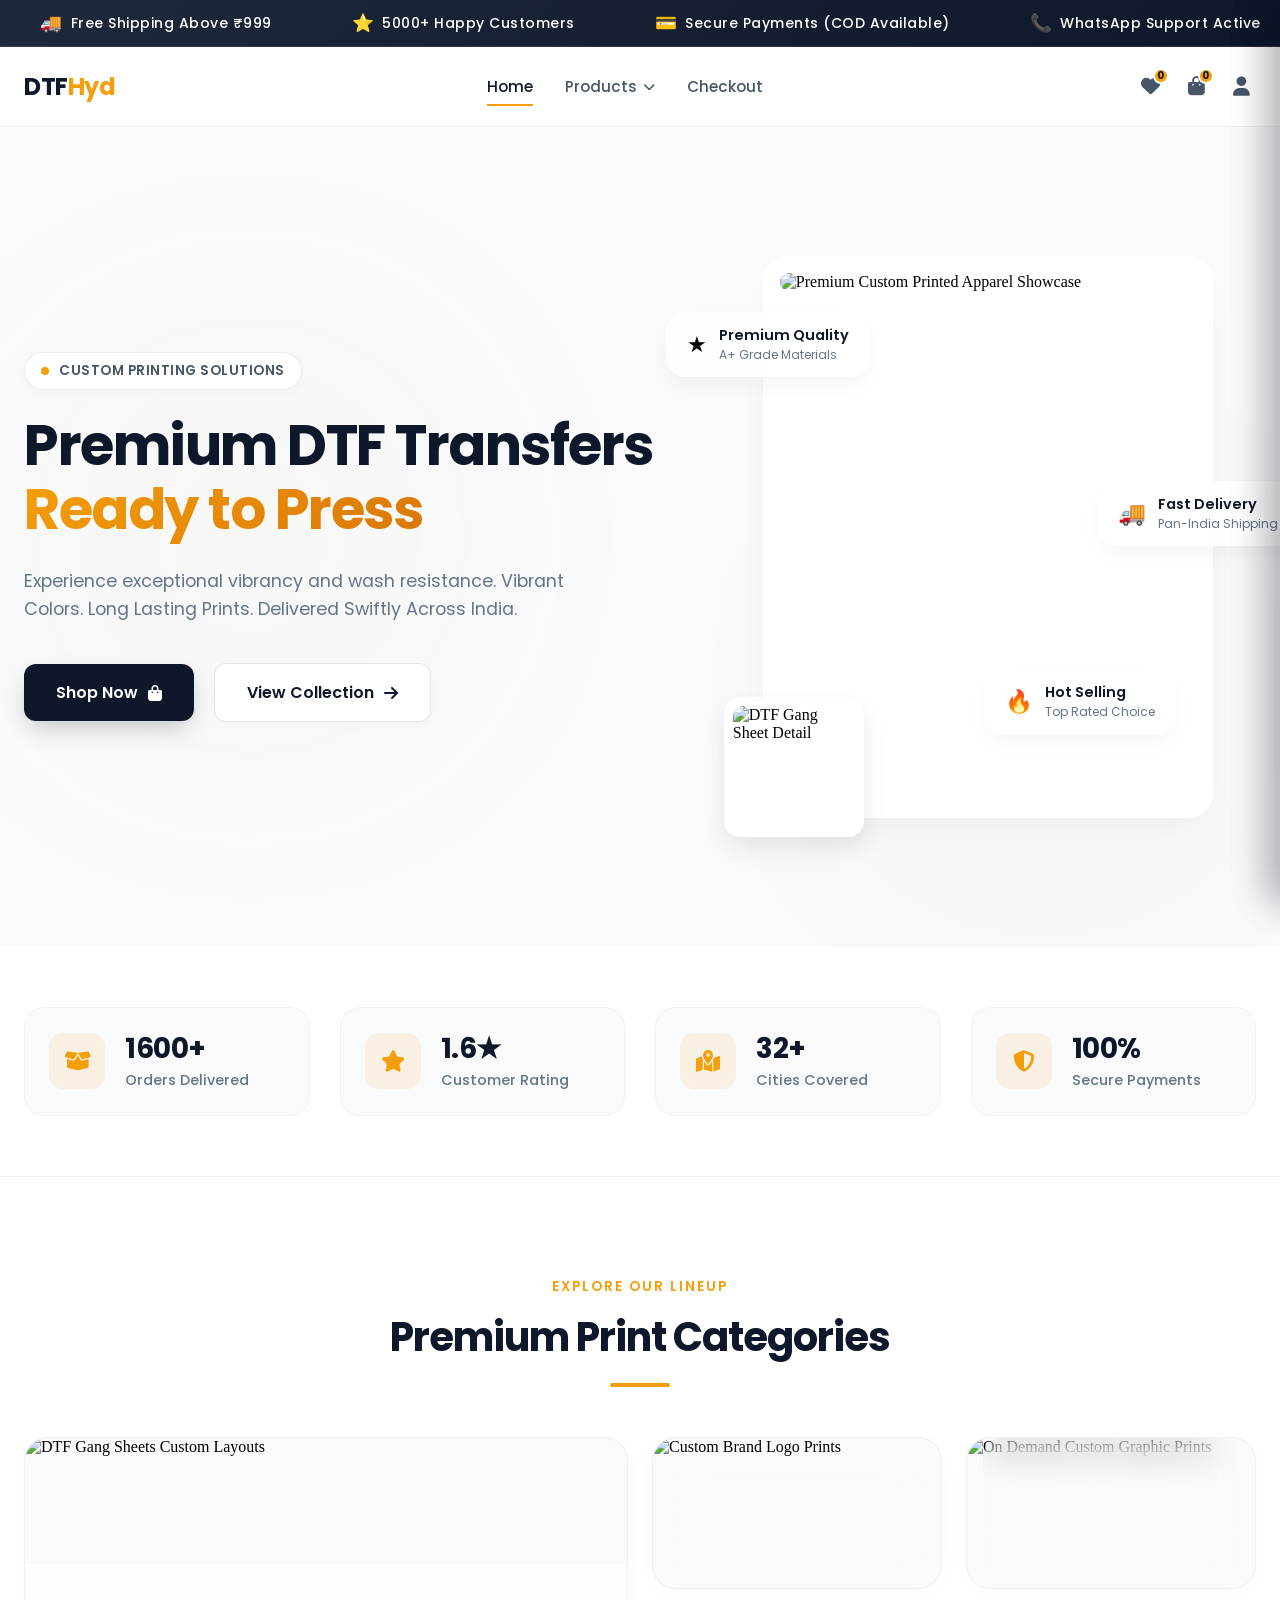
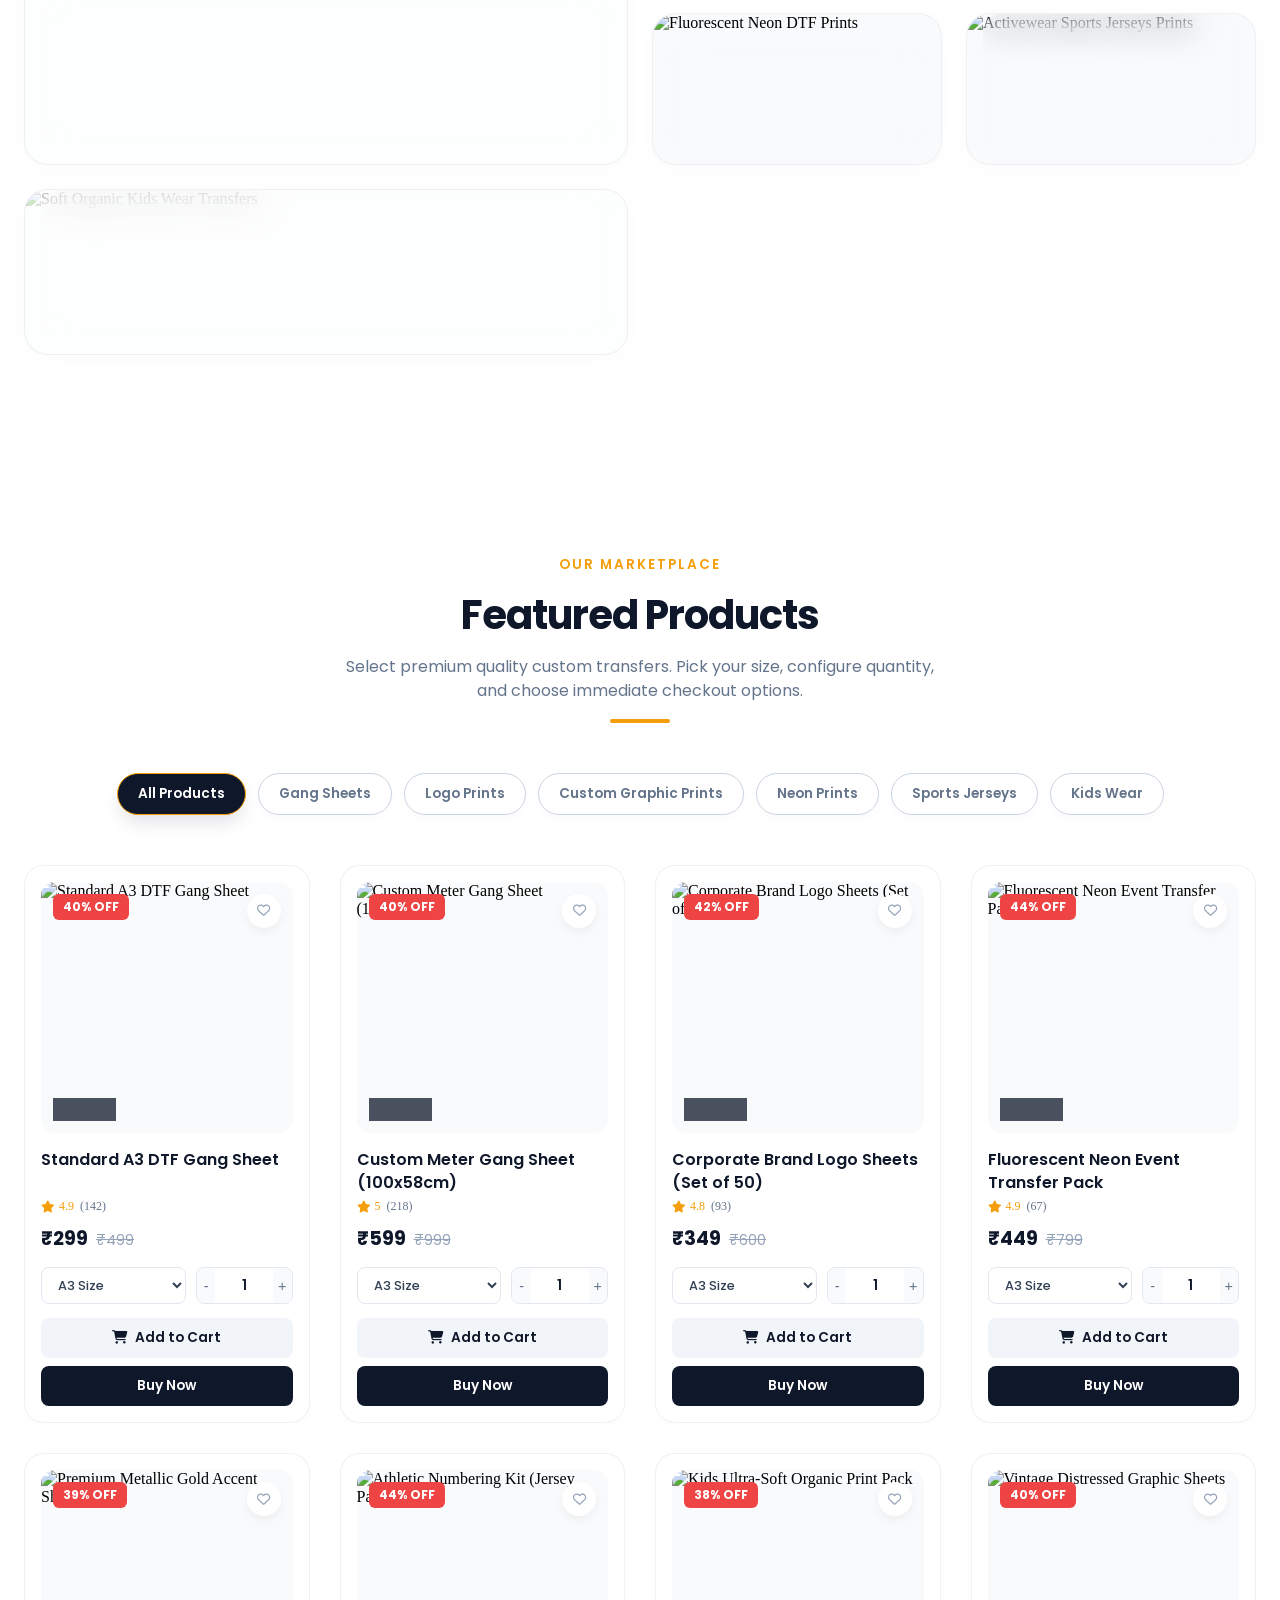
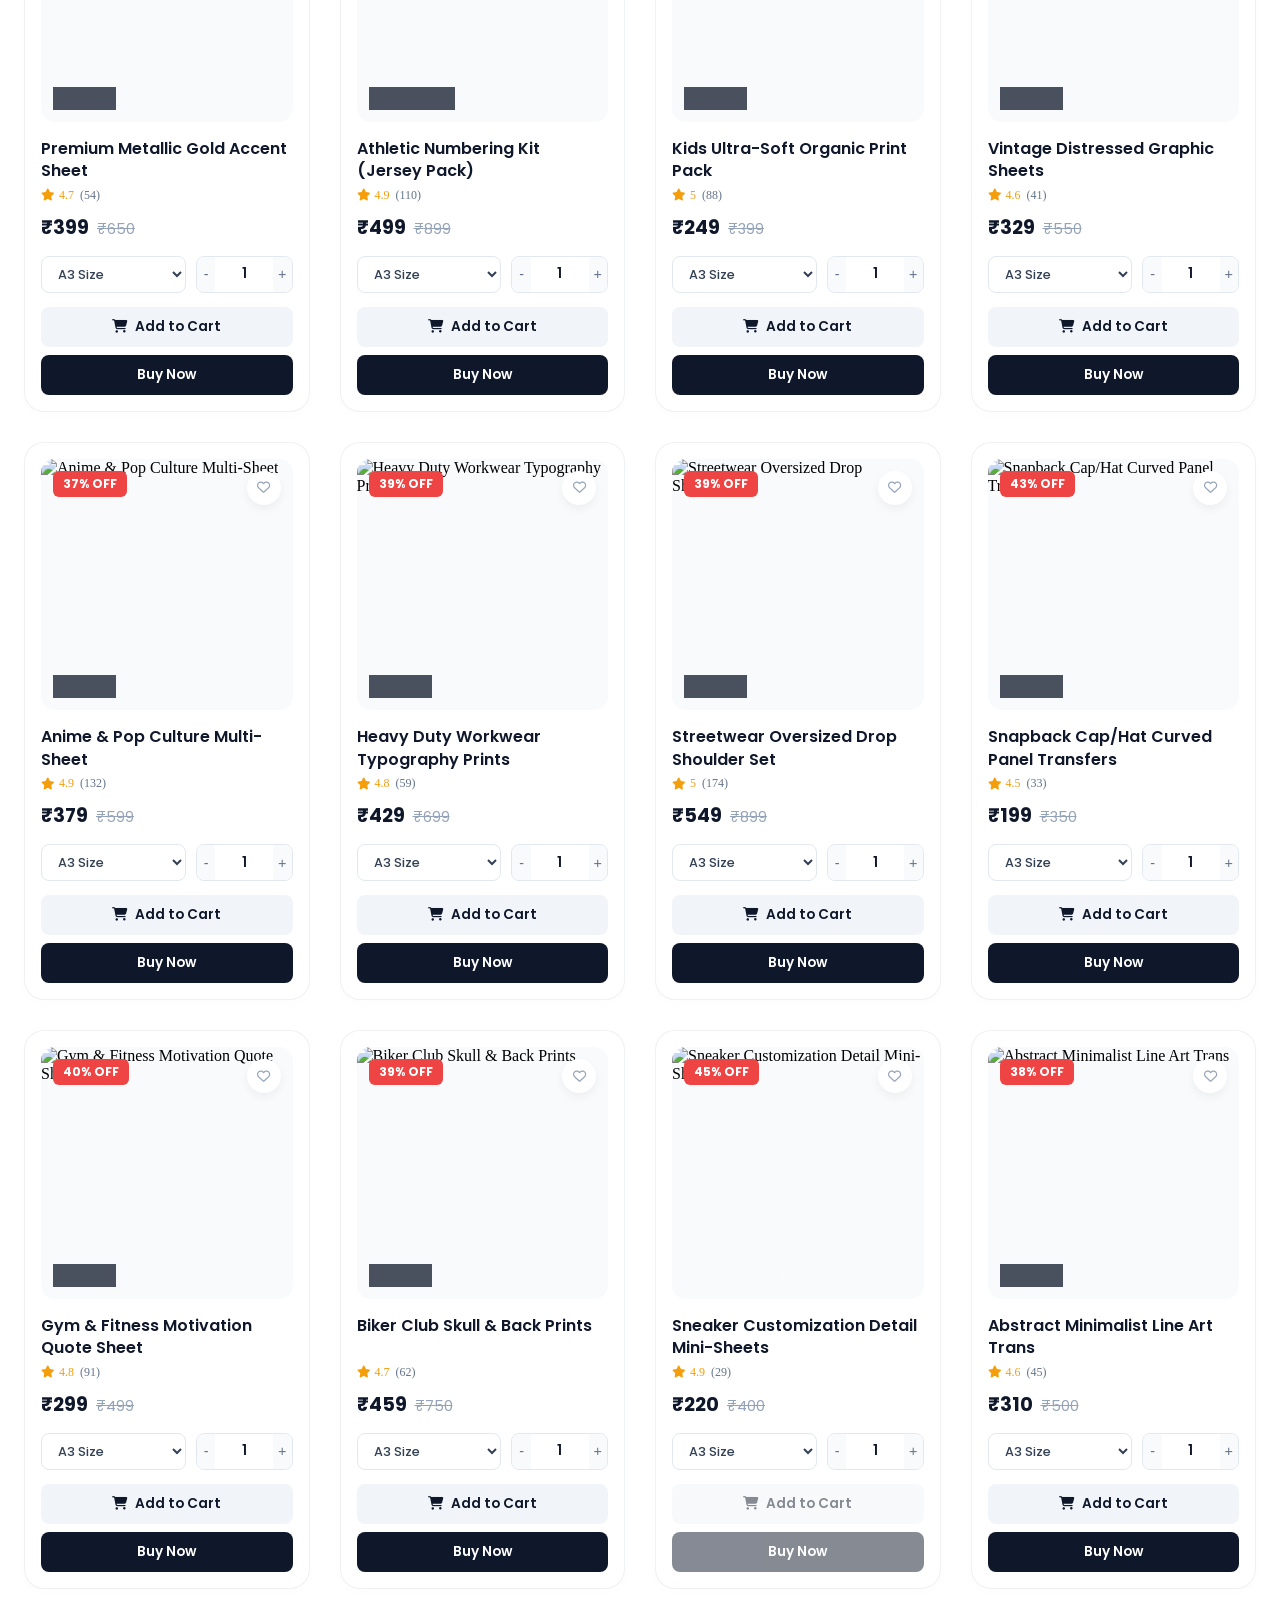
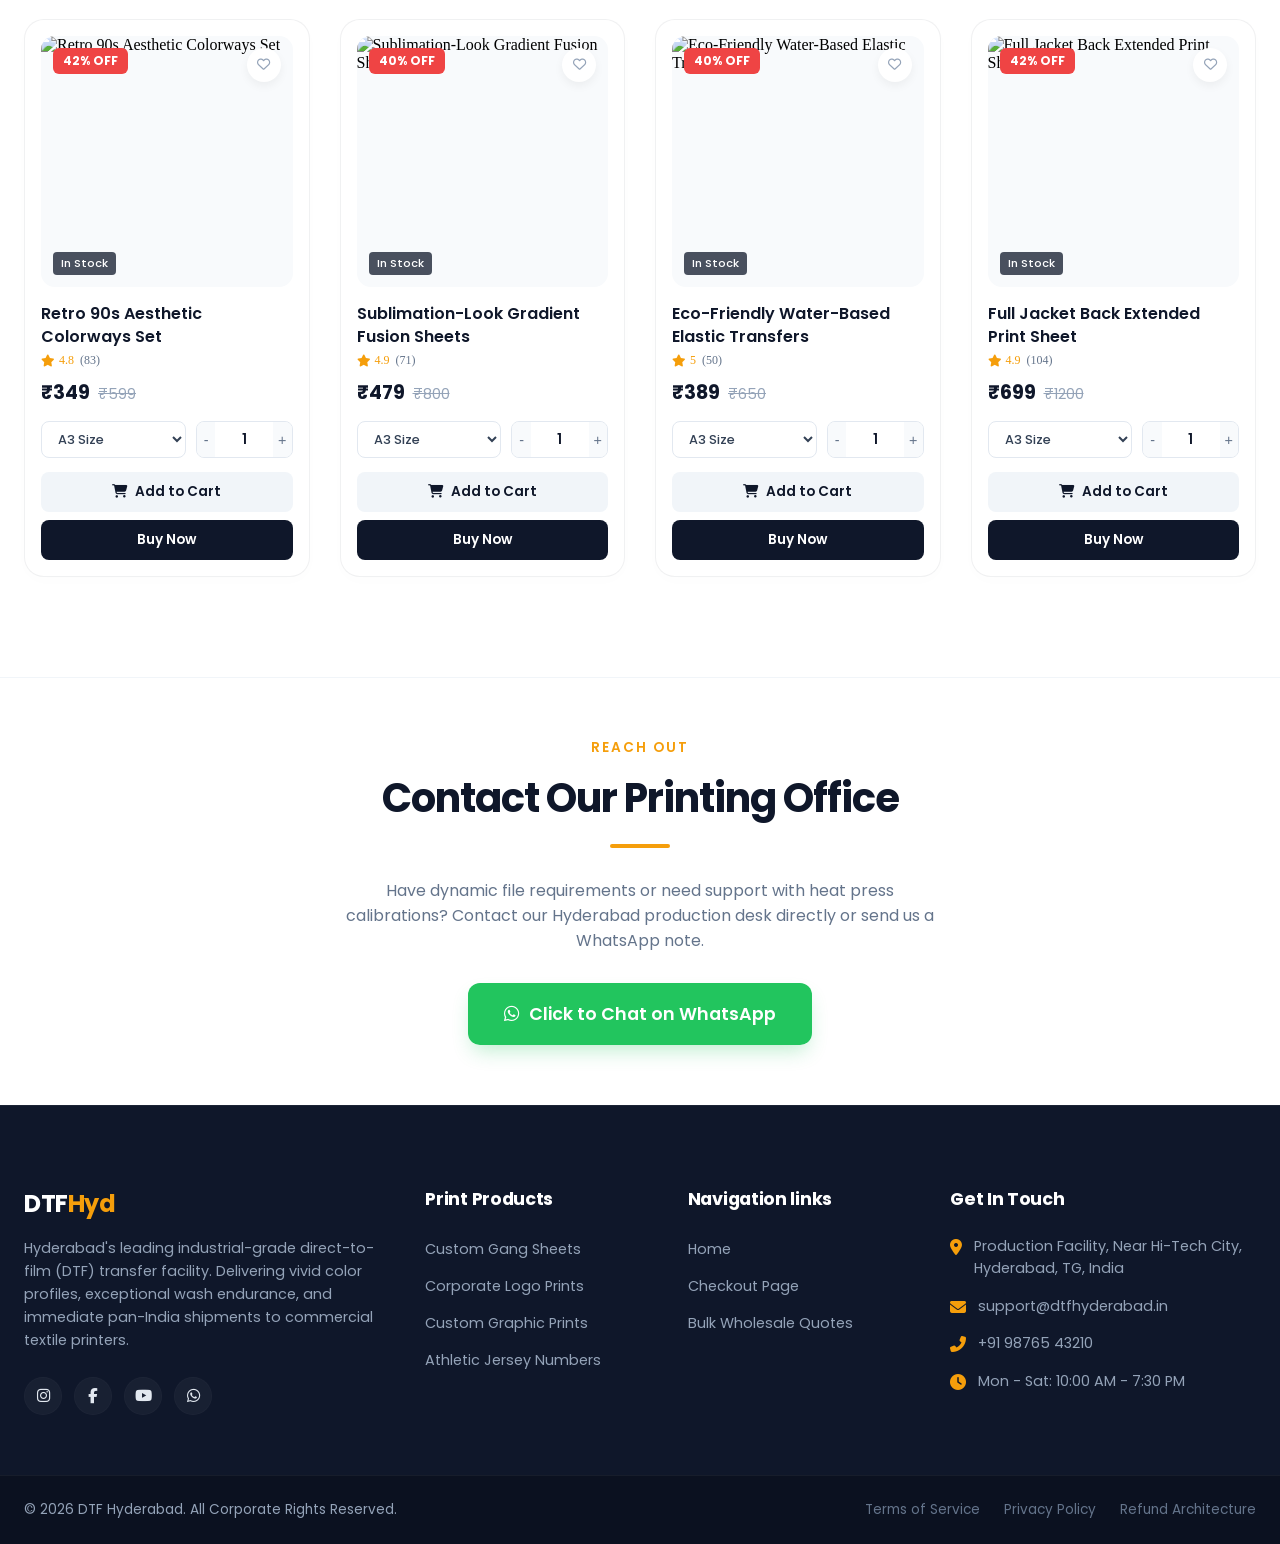
==== commit bf8dd383: "added received orders push to whatsapp and it should be downlodable in any format. discount calculat" ====
--- a/index.html
+++ b/index.html
@@ -106,7 +106,7 @@
                 </li>
 
                 <li><a href="checkout.html" class="nav-link">Checkout</a></li>
-                <li><a href="admin.html" class="nav-link"><i class="fas fa-cog"></i> Admin Dashboard</a></li>
+                <li class="admin-only" style="display: none;"><a href="admin.html" class="nav-link"><i class="fas fa-cog"></i> Admin Dashboard</a></li>
             </ul>
         </nav>
 
@@ -153,7 +153,7 @@
             </ul>
         </li>
         <li><a href="checkout.html">Checkout</a></li>
-        <li><a href="admin.html"><i class="fas fa-cog"></i> Admin Dashboard</a></li>
+        <li class="admin-only" style="display: none;"><a href="admin.html"><i class="fas fa-cog"></i> Admin Dashboard</a></li>
     </ul>
 </aside>
 
@@ -429,7 +429,7 @@
                 <a href="#" aria-label="Follow us on Instagram"><i class="fab fa-instagram"></i></a>
                 <a href="#" aria-label="Connect on Facebook"><i class="fab fa-facebook-f"></i></a>
                 <a href="#" aria-label="Watch print guides on YouTube"><i class="fab fa-youtube"></i></a>
-                <a href="#" aria-label="Message our print team on WhatsApp"><i class="fab fa-whatsapp"></i></a>
+                <a href="https://api.whatsapp.com/" aria-label="Message our print team on WhatsApp"><i class="fab fa-whatsapp"></i></a>
             </div>
         </div>
 
@@ -448,7 +448,7 @@
             <ul class="footer-links-list">
                 <li><a href="#">Home</a></li>
                 <li><a href="checkout.html">Checkout Page</a></li>
-                <li><a href="admin.html">Admin Dashboard</a></li>
+                <li class="admin-only" style="display: none;"><a href="admin.html">Admin Dashboard</a></li>
                 <li><a href="https://wa.me/919876543210?text=Hi%20DTF%20Hyderabad%2C%20I%20would%20like%20to%20request%20a%20Bulk%20Quote%20for%20custom%20DTF%20transfers.">Bulk Wholesale Quotes</a></li>
             </ul>
         </div>
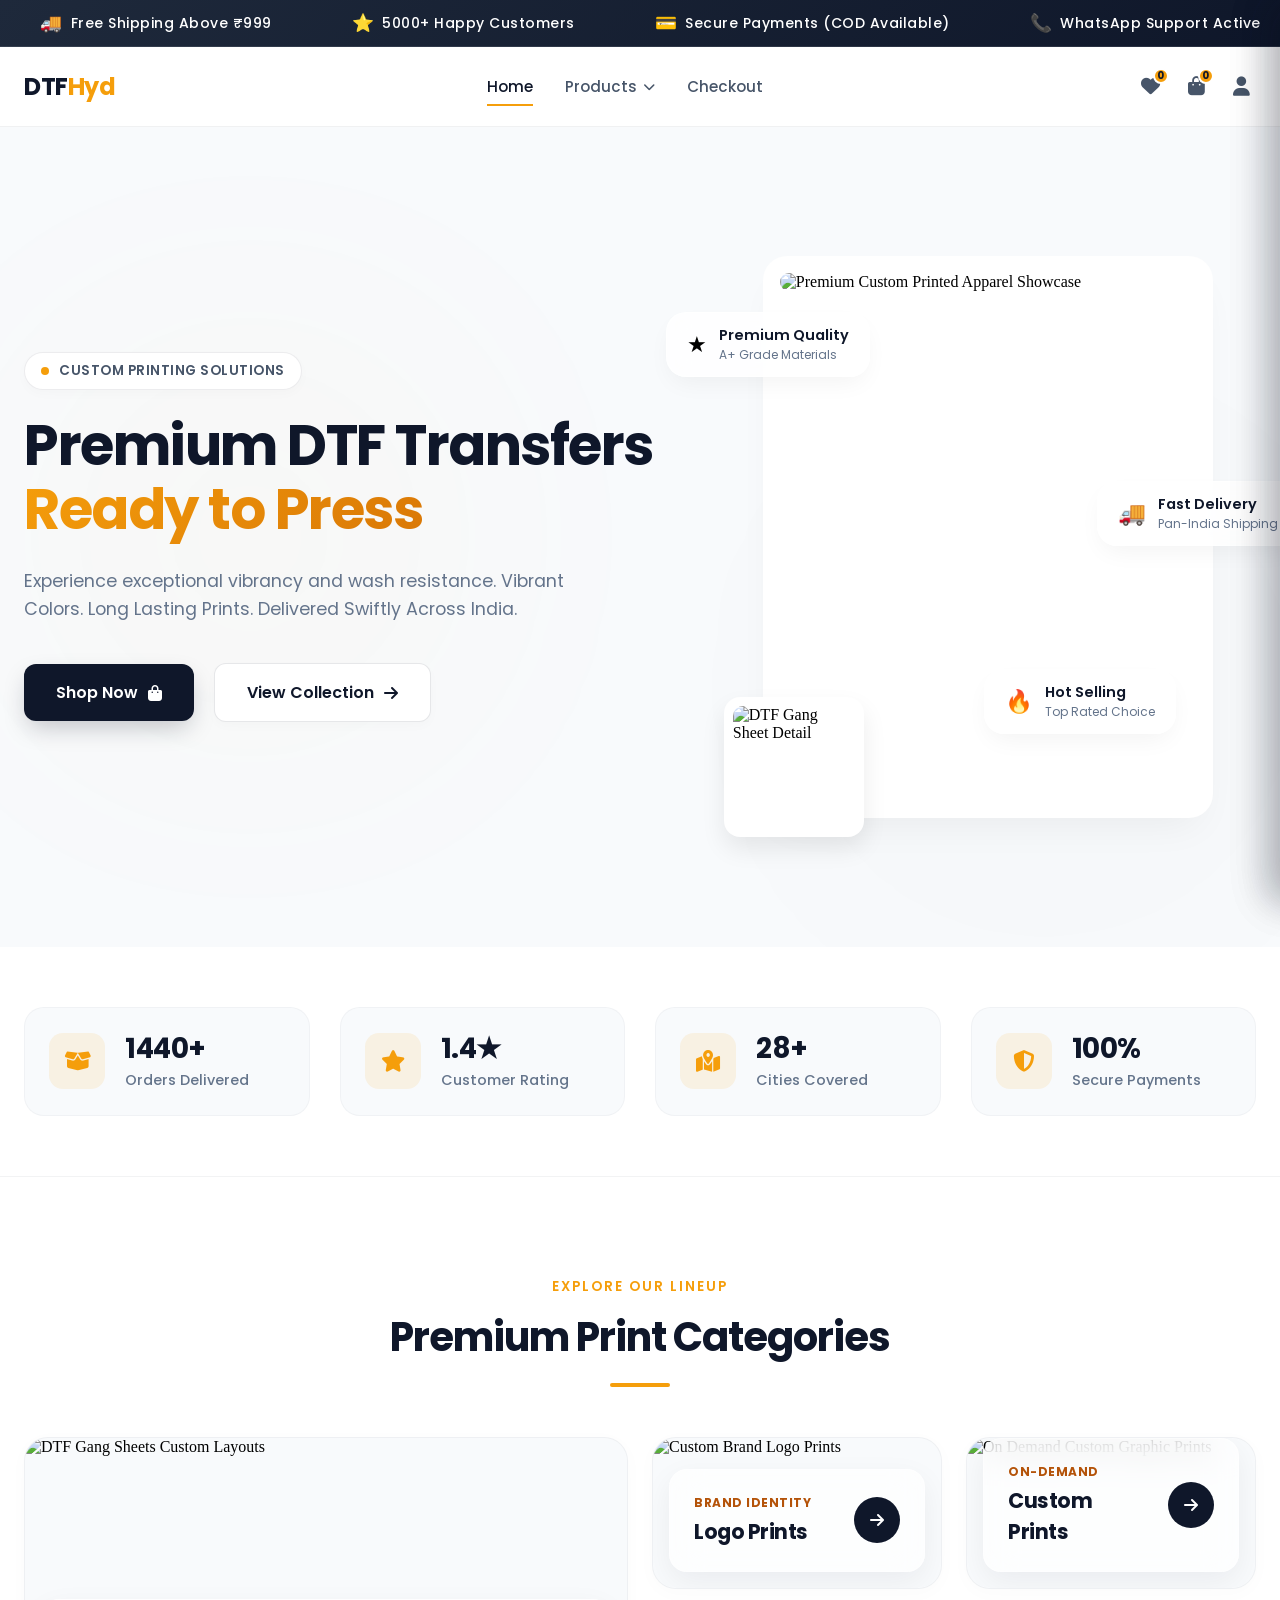
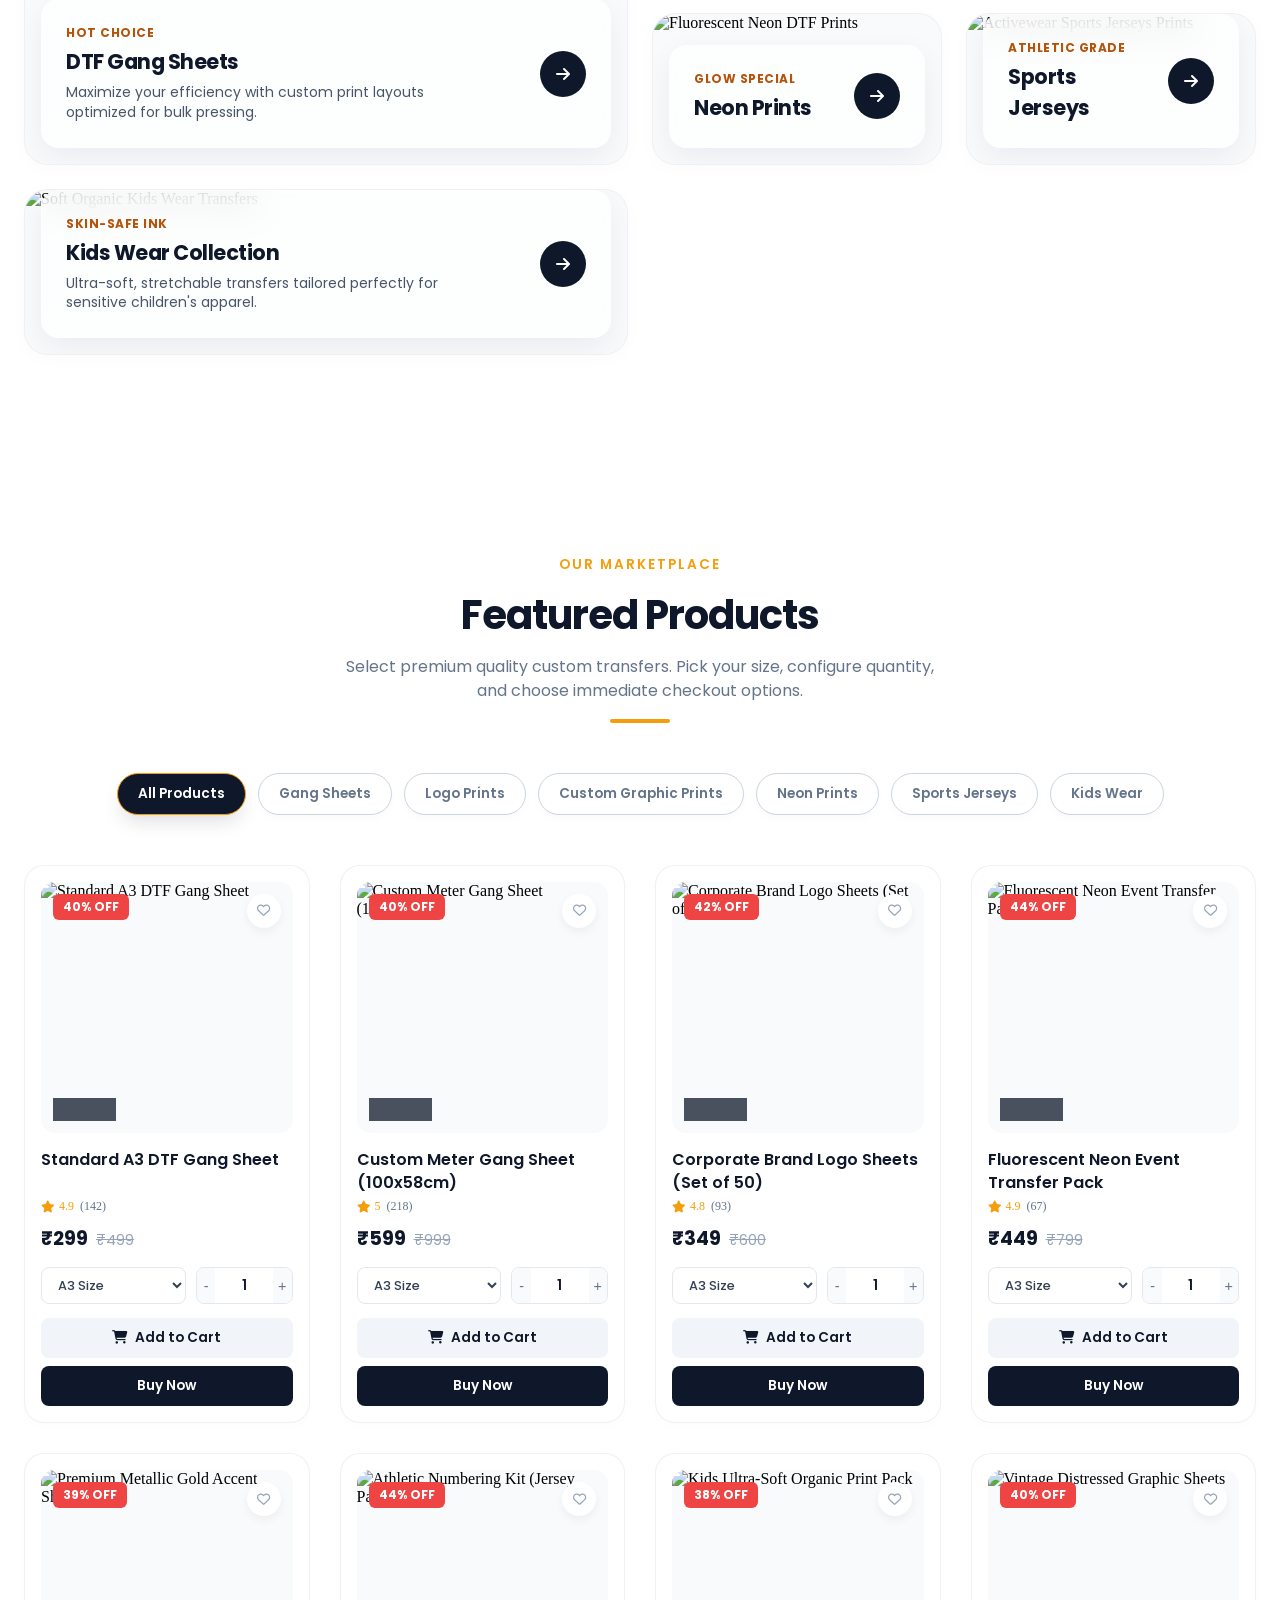
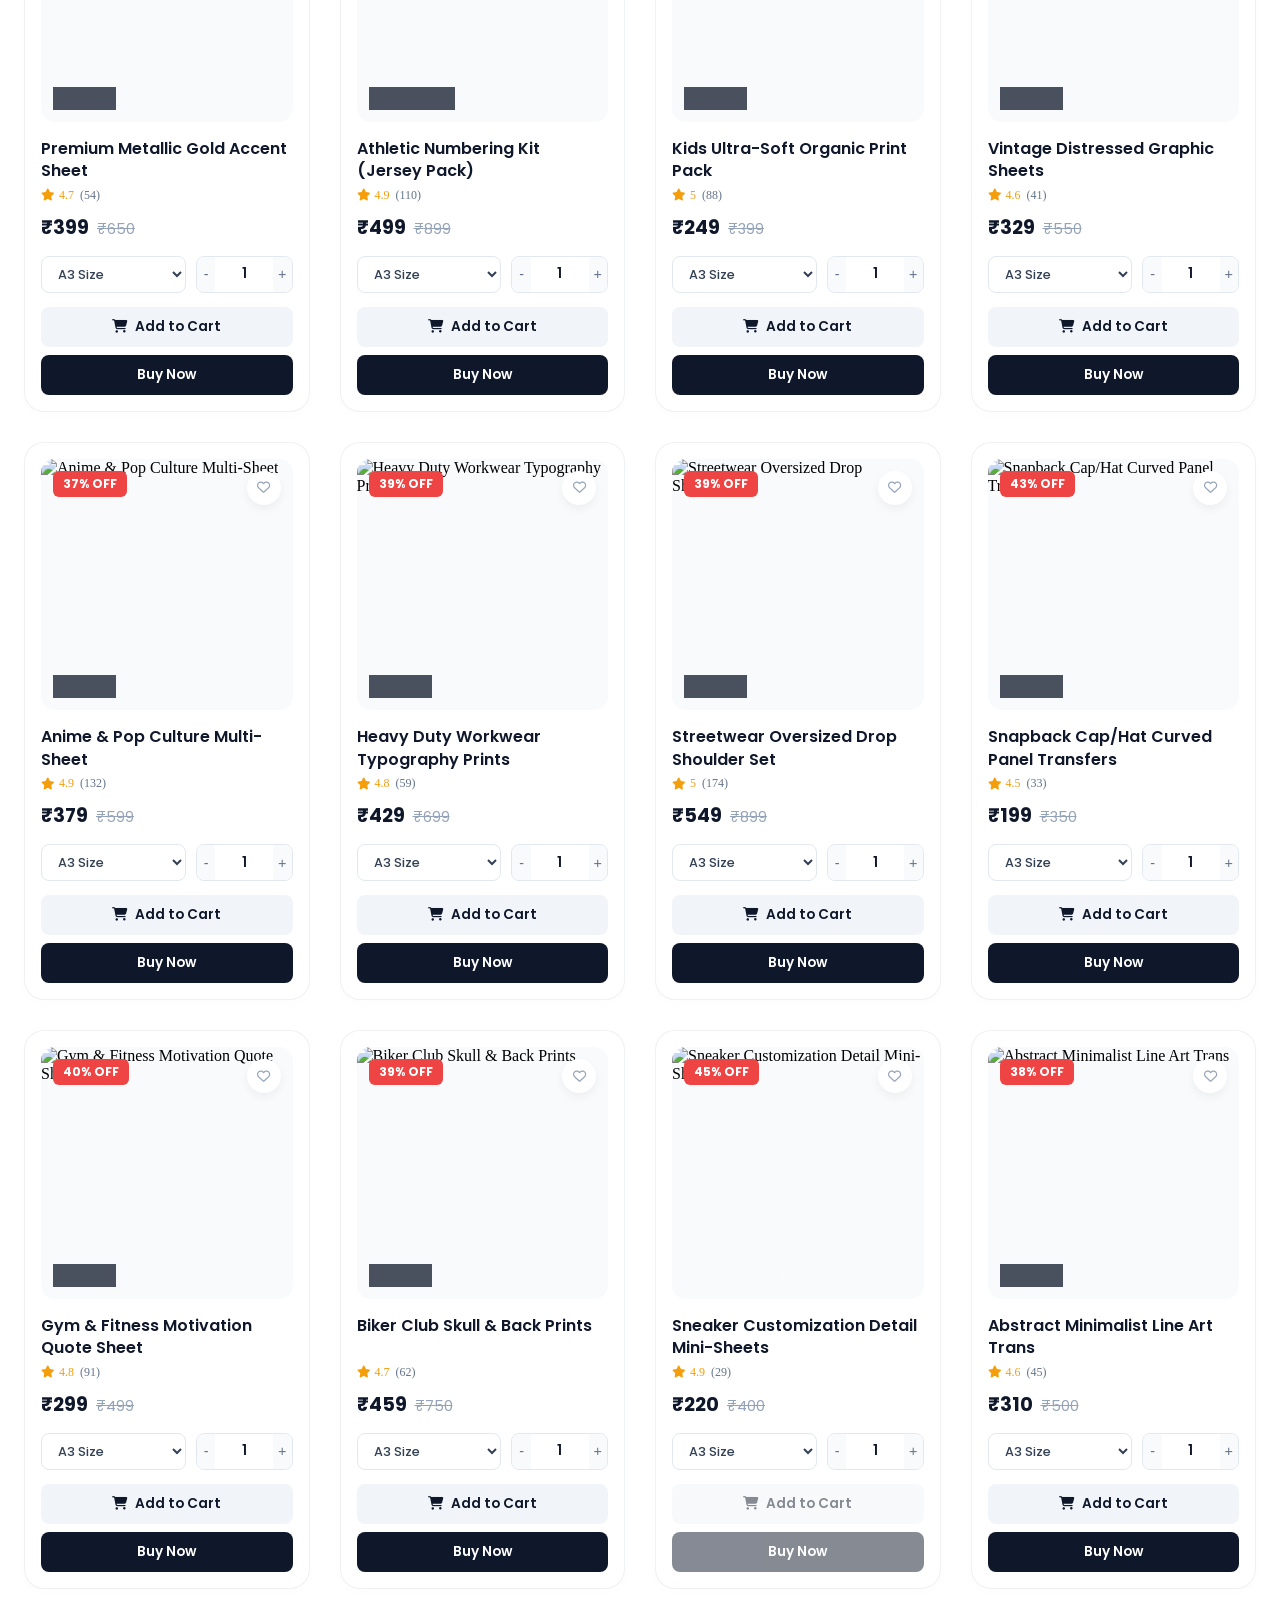
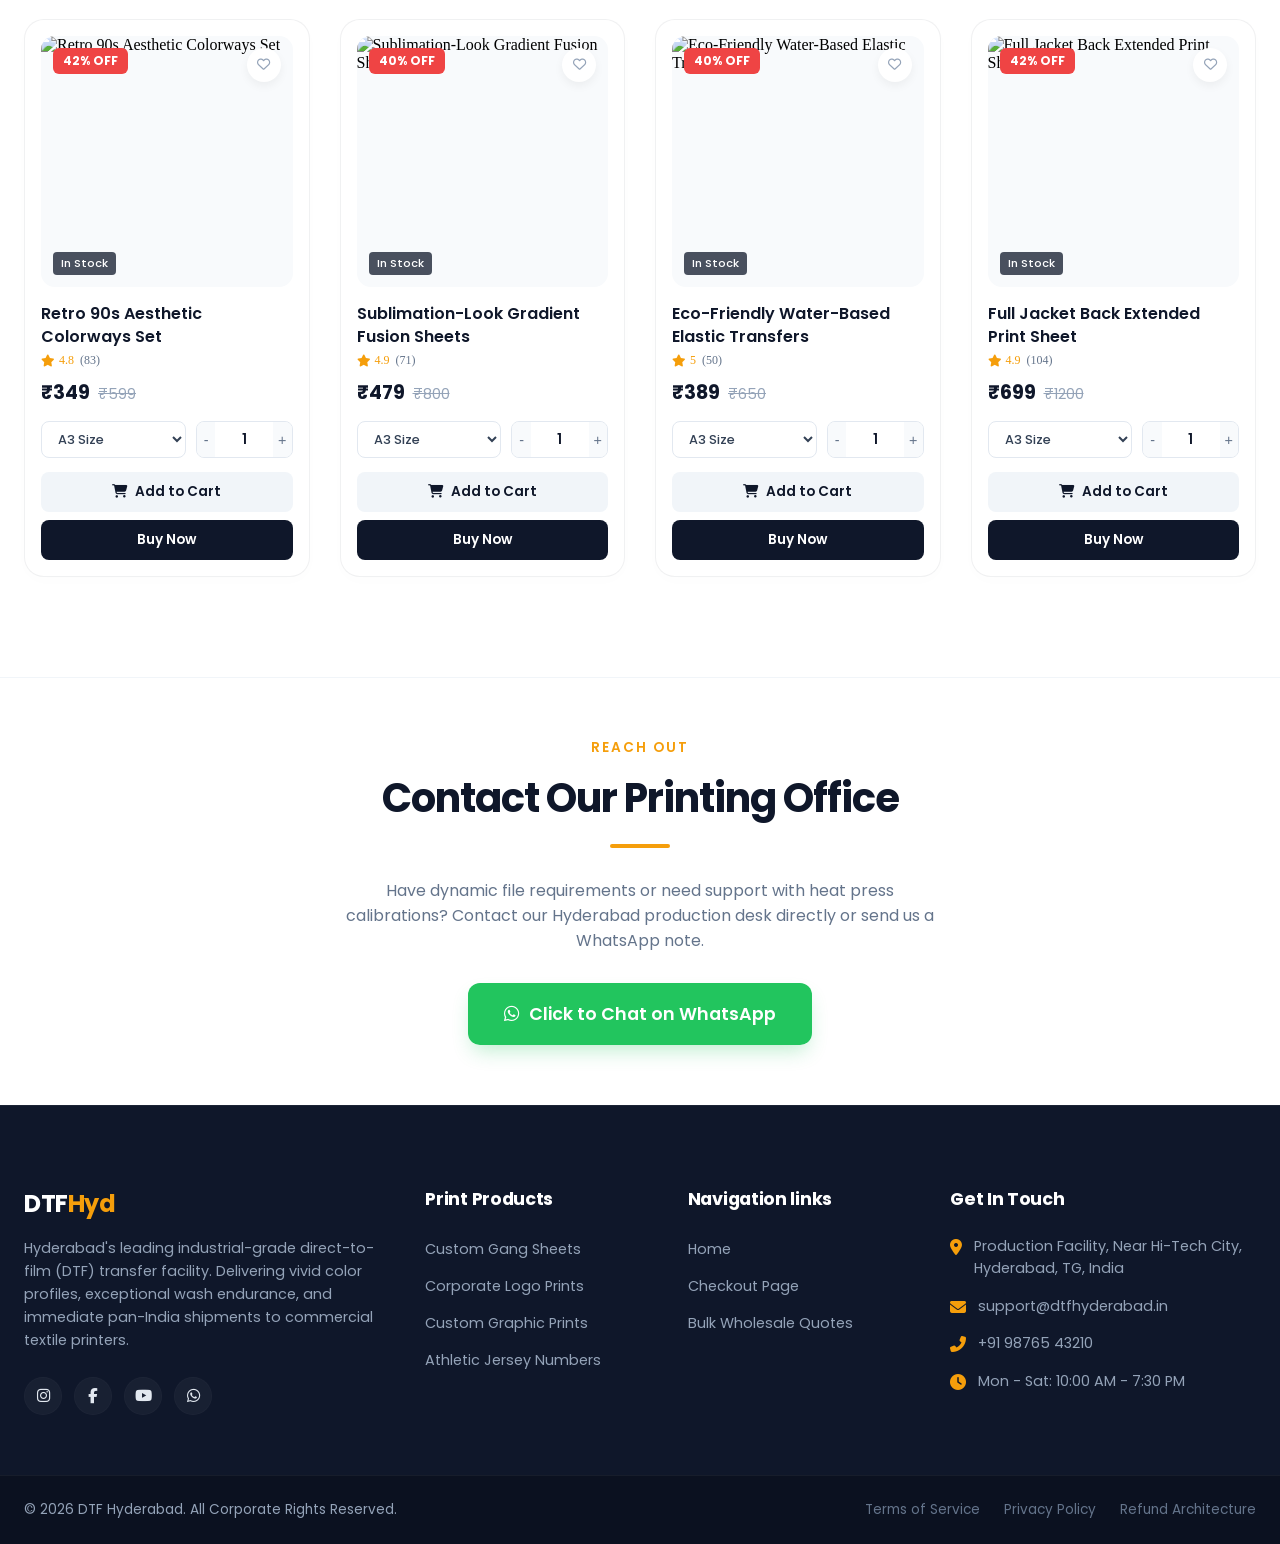
==== commit 3a20ef3a: "did some changes related to Admin" ====
--- a/index.html
+++ b/index.html
@@ -10,8 +10,8 @@
     <link rel="stylesheet" href="https://cdnjs.cloudflare.com/ajax/libs/font-awesome/6.4.0/css/all.min.css">
     
     <!-- Modular Custom Stylesheets -->
-    <link rel="stylesheet" href="css/style.css">
-    <link rel="stylesheet" href="css/components.css">
+    <link rel="stylesheet" href="css/style.css?v=1.2">
+    <link rel="stylesheet" href="css/components.css?v=1.2">
     
     <!-- EmailJS Client SDK -->
     <script type="text/javascript" src="https://cdn.jsdelivr.net/npm/@emailjs/browser@3/dist/email.min.js"></script>
@@ -664,10 +664,10 @@
 
 <!-- External Payment API & Store Logic Modules -->
 <script src="https://checkout.razorpay.com/v1/checkout.js"></script>
-<script src="js/config.js"></script>
-<script src="js/store.js"></script>
-<script src="js/checkout.js"></script>
-<script src="js/app.js"></script>
+<script src="js/config.js?v=1.2"></script>
+<script src="js/store.js?v=1.2"></script>
+<script src="js/checkout.js?v=1.2"></script>
+<script src="js/app.js?v=1.2"></script>
 
 </body>
 </html>
